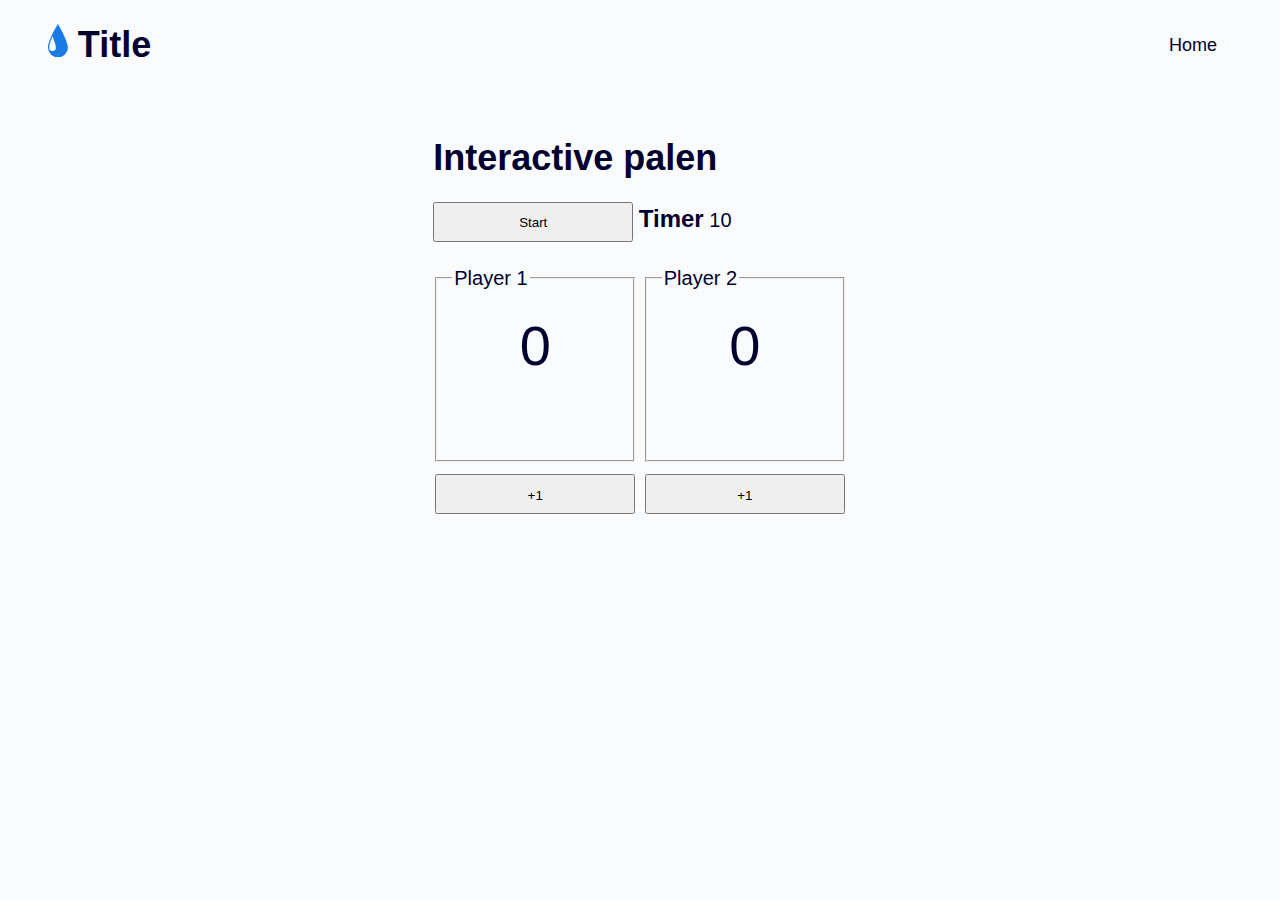
==== Front-end/index.html @ 0d38b645 "First Commit" ====
<!DOCTYPE html>
<html lang="en">
<head>
    <meta charset="UTF-8">
    <meta http-equiv="X-UA-Compatible" content="IE=edge">
    <meta name="viewport" content="width=device-width, initial-scale=1.0">
    <link rel="stylesheet" href="./style/screen.css">
    <title>Shower Monitor</title>
    <link rel="icon" href="/pictures/icon.svg">
    <script
      src="https://cdn.socket.io/4.4.1/socket.io.min.js"
      integrity="sha384-fKnu0iswBIqkjxrhQCTZ7qlLHOFEgNkRmK2vaO/LbTZSXdJfAu6ewRBdwHPhBo/H"
      crossorigin="anonymous"
    ></script>
    <script src="script/dataHandler.js"></script>
    <script src="script/app.js"></script>
</head>
<body>
    <div class="js-showermonitor-page"></div>
    <header class="o-row">
        <div class="o-container">
            <div class="c-header">
                <div class="c-header__logo">                      
                    <a class="title" href="./index.html">
                        <h1>
                            <svg id="water-drupple" data-name="water-drupple" xmlns="http://www.w3.org/2000/svg" width="19.845" height="33.395" viewBox="0 0 19.845 33.395">
                            <path id="Drip" d="M737.422,297.5s-9.922,16.431-9.922,23.472a9.922,9.922,0,0,0,19.845,0C747.345,313.931,737.422,297.5,737.422,297.5Z" transform="translate(-727.5 -297.5)" fill="#1a7ae6" fill-rule="evenodd"/>
                            <path id="Ref" d="M760.969,574.534c-.978,2.238-3.774,7.194-3.774,11.917a3.283,3.283,0,1,0,6.567,0C763.762,581.728,760.5,577.623,760.969,574.534Z" transform="translate(-755.928 -562.711)" fill="#fff" fill-rule="evenodd"/>
                            </svg>
                            Title
                        </h1>
                    </a> 
                </div>
                <div class="c-header-nav__disappear">
                    <div class="c-nav">
                        <nav class="c-nav u-hide">
                            <ul class="o-list c-nav__list">
                                <li class="c-nav-item"><a class="c-nav__link" href="./HomePage.html">Home</a></li>
                            </ul>
                        </nav>
                    </div>
                </div>
                <div class="c-header__mobile-nav-trigger">
                    <button class="o-button-reset c-nav-trigger js-toggle-nav">
                        <svg xmlns="http://www.w3.org/2000/svg" width="24" height="18" viewBox="0 0 24 18">
                            <path class="c-nav-trigger__svg" id="navbar_mobile" d="M3,24H27V21H3v3Zm0-7.5H27v-3H3v3ZM3,6V9H27V6Z" transform="translate(-3 -6)" fill="#0000ac" fill-rule="evenodd"/>
                          </svg>
                          
                    </button>
                </div>
            </div>
        </div>
    </header>
    <main>
        <div>
            <div class="c-layout c-layout--gutter">
                <header class="o-row">
                    <div class="o-container" style="text-align: center;">
                        <div style="text-align: left;">
                            <h1>Interactive palen</h1>
                            <div style="display: inline-block;">
                                <button class="js-btn-start" style="width: 200px; height: 40px; margin-bottom: 20px;">Start</button>
                                <div style="display: inline-block;">
                                    <h2 style="display: inline;">Timer</h2>
                                    <p class="js-timer" style="display: inline-block;">10</p>
                                </div>
                            </div>
                            <div>
                                <fieldset style="display: inline; height: 200px; width: 200px;">
                                    <legend>Player 1</legend>
                                    <div style="text-align: center;">
                                        <p class="js-score-player1" style="font-size: 56px;">0</p>
                                    </div>
                                </fieldset>
                                <fieldset style="display: inline; height: 200px; width: 200px;">
                                    <legend>Player 2</legend>
                                    <div style="text-align: center;">
                                        <p class="js-score-player2" style="font-size: 56px;">0</p>
                                    </div>
                                </fieldset>
                            </div>
                            <div style="display: inline-block; margin-top: 10px;">
                                <button class="js-btn-player1" style="width: 200px; height: 40px; padding: 15px; margin: 2px; line-height: 40px; padding: 0px;">+1</button>
                                <button class="js-btn-player2" style="width: 200px; height: 40px; padding: 15px; margin: 2px; line-height: 40px; padding: 0px;">+1</button>
                            </div>
                        </div>
                    </div>
            </div>
        </div>
    </main>
    <aside class="c-mobile-nav">
        <div class="c-mobile-nav__bg"></div>
        <div class="c-mobile-nav__body">
            <div class="c-mobile-nav__header">            
                <h1 class="c-mobile-nav-tile">
                    <svg id="water-drupple" data-name="water-drupple" xmlns="http://www.w3.org/2000/svg" width="19.845" height="33.395" viewBox="0 0 19.845 33.395">
                    <path id="Drip" d="M737.422,297.5s-9.922,16.431-9.922,23.472a9.922,9.922,0,0,0,19.845,0C747.345,313.931,737.422,297.5,737.422,297.5Z" transform="translate(-727.5 -297.5)" fill="#1a7ae6" fill-rule="evenodd"/>
                    <path id="Ref" d="M760.969,574.534c-.978,2.238-3.774,7.194-3.774,11.917a3.283,3.283,0,1,0,6.567,0C763.762,581.728,760.5,577.623,760.969,574.534Z" transform="translate(-755.928 -562.711)" fill="#fff" fill-rule="evenodd"/>
                    </svg>
                    Title
                </h1>
                <button class="o-button-reset c-nav-trigger js-toggle-nav">
                    <svg class="c-nav-trigger__svg" viewBox="0 0 24 24" xmlns="http://www.w3.org/2000/svg">
                        <path
                            d="M19 6.41L17.59 5 12 10.59 6.41 5 5 6.41 10.59 12 5 17.59 6.41 19 12 13.41 17.59 19 19 17.59 13.41 12z" />
                    </svg>
                </button>
            </div>
            <div class="c-mobile-nav__nav c-mobile-nav__nav--main">
                <nav class="c-nav">
                    <ul class="o-list c-nav__list">
                        <li class="c-nav-item"><a class="c-nav__link" href="./HomePage.html">Home</a></li>
                    </ul>
                </nav>
            </div>
        </div>
    </aside>
</body>
</html>
---- Front-end/style/screen.css ----
/*------------------------------------\
  #FONTS
*------------------------------------*/

  
/*------------------------------------*\
    #Variables
\*------------------------------------*/

:root {
    --global-color: #00002E;
    --global-backround-color: #fff;
}
  /*------------------------------------*\
    #GENERIC
  \*------------------------------------*/
  
  /*
      Generic: Page
      ---
      Global page styles + universal box-sizing:
  */
  
  html {
      font-size: 16px;
      line-height: 1.5;
      font-family: 'Oxygen', sans-serif;
      color: var(--global-color);
      -webkit-font-smoothing: antialiased;
      -moz-osx-font-smoothing: grayscale;
      box-sizing: border-box;
      padding: 0px 24px 0px;
  }
  
  body{
      background-color: rgb(250, 251, 252);
      margin: 0;
      padding: 0;
      position: relative;
  }
  
  aside{
      background-color: rgb(250, 251, 252);
  }
  
  *,
  *:before,
  *:after {
      box-sizing: inherit;
  }
  
  @media (min-width: 768px) {
      html {
          font-size: 20px;
          line-height: 1.6;
      }
  }
  button:active{
      transform: translateY(4px);
  }
  
  .js-chart{
  }
  
  /*
   * Remove text-shadow in selection highlight:
   * https://twitter.com/miketaylr/status/12228805301
   *
   * Customize the background color to match your design.
   */
  
  ::selection {
      background: #5051DB;
      color: white;
      text-shadow: none;
  }
  
  /*------------------------------------*\
    #Elements
  \*------------------------------------*/
  
  /*
      Elements: Images
      ---
      Default markup for images to make them responsive
  */
  
  img {
      max-width: 100%;
      vertical-align: top;
  }
  
  /*
      Elements: typography
      ---
      Default markup for typographic elements
  */
  
  h1 {
    color: var(--global-color);
      font-family: 'Times New Roman', Times, serif,;
      font-size: 20px;
      font-weight: 700;
      line-height: 40px;
      margin: 0 0 24px;
  }
  
  #water-drupple{
      display: none;
  }
  
  @media (min-width: 400px) {
      h1{
          font-size: 30px;
      }
  }
  
  @media (min-width: 460px) {
      h1{
          font-size: 36px;
      }
  }
  
  @media (min-width: 576px) {
      #water-drupple{
          display: inline;
      }
  }
  
  h2 {
      font-size: 24px;
      font-weight: 900;
      line-height: 32px;
      margin: 0 0 24px;
  }
  
  h3 {
      font-size: 24px;
      font-weight: 900;
      line-height: 32px;
      margin: 0 0 8px;
  }
  
  h4{
      font-size: 24px;
      font-weight: 900;
      line-height: 32px;
  }
  
  h5,
  h6 {
      font-size: 16px;
      line-height: 24px;
      margin: 0 0 24px;
  }
  
  p,
  ol,
  ul,
  dl,
  table,
  address,
  figure {
      font-weight: 300;
      margin: 0 0 24px;
  }
  
  ul,
  ol {
      padding-left: 24px;
  }
  
  li ul,
  li ol {
      margin-bottom: 0;
  }
  
  blockquote {
      font-size: italic;
      font-size: 23px;
      line-height: 32px;
      margin: 0 0 24px;
      font-family: 'Times New Roman', Times, serif;
  }
  
  blockquote * {
      font-size: inherit;
      line-height: inherit;
  }
  
  figcaption {
      font-weight: 400;
      font-size: 12px;
      line-height: 16px;
      margin-top: 8px;
      color: #3C3C42;
  }
  
  hr {
      border: 0;
      height: 1px;
      background: LightGrey;
      margin: 0 0 24px;
  }
  
  a {
      transition: all .1s ease-in-out;
  }
  
  a:visited, /*LoVe befor Hate (visited en active voor hover en focus)*/
  a:active {
      /* color: blueviolet; */
  }
  
  a:hover,
  a:focus {
      /* color: crimson; */
  }
  
  .data{
      font-size: 100px;
      font-weight: 300;
  }
  
  .data-tekst{
      font-size: 28px;
      font-weight: 400;
      padding: 20px;
  }
  
  .detail-part{
  
  }
  
  .btn-cancel{
      font-family: 'Oxygen', sans-serif;
      font-size: 24px;
      font-weight: 900;
      border-radius: 11px;
      border: none;
      background-color: white;
      height: 40px;
      width: 96px;
  }
  
  .btn-save{
      font-family: 'Oxygen', sans-serif;
      font-size: 24px;
      font-weight: 900;
      border-radius: 11px;
      border: none;
      background-color: #003cff;
      color: white;
      height: 40px;
      width: 184px;
  }
  
  
  
  /*------------------------------------*\
    #OBJECTS
  \*------------------------------------*/
  
  /*
      Objects: Row
      ---
      Creates a horizontal row that stretches the viewport and adds padding around children
  */
  
  .o-row {
      padding: 24px 24px 0;
      display: flow-root; /* New solution! Fixes margin collapsing */
  }
  
  /* color modifiers */
  
  .o-row--neutral-x-light {
      background-color: #F7F7FA;
  }
  
  .o-row--gradient-1 {
      background: linear-gradient(to top right, #5051DB, #3887F7);
      color: #fff;
  }
  
  /* size modifiers */
  
  .o-row--lg {
      padding: 48px 24px 24px;
  }
  
  @media (min-width: 768px) {
      .o-row {
          padding-left: 48px;
          padding-right: 48px;
      }
  
      .o-row--md {
          padding-top: 48px;
          padding-bottom: 24px;
      }
  
      .o-row--lg {
          padding-top: 72px;
          padding-bottom: 48px;
      }
  }
  
  /* padding clear modifiers */
  
  .o-row--clear-top {
      padding-top: 0;
  }
  
  /*
      Objects: Container
      ---
      Creates a horizontal container that sets de global max-width
  */
  
  .o-container {
      margin-left: auto;
      margin-right: auto;
      width: 100%;
      max-width: 56.4em; /* 56.4 * 20px = 1128px */
  }
  
  /*
      Objects: section
      ---
      Creates vertical whitespace between adjacent sections inside a row
  */
  
  .o-section {
      display: flow-root; /* New solution! Fixes margin collapsing */
  }
  
  .o-section + .o-section {
      padding-top: 24px;
  }
  
  @media (min-width: 768px) {
      .o-section--lg + .o-section--lg,
      .o-section--xl + .o-section--xl {
          padding-top: 48px;
      }
  }
  
  @media (min-width: 1200px) {
      .o-section--xl + .o-section--xl {
          padding-top: 72px;
      }
  }
  
  /*
      Objects: Layout
      ---
      The layout object provides us with a column-style layout system. This object
      contains the basic structural elements, but classes should be complemented
      with width utilities
  */
  
  .o-layout {
      display: -webkit-flex;
      display: -ms-flexbox;
      display: flex;
      flex-wrap: wrap;
  }
  
      .o-layout__item {
          flex-basis: 100%;
      }
  
  /* gutter modifiers, these affect o-layout__item too */
  
  .o-layout--gutter {
      margin: 0 -12px;
  }
  
  .o-layout--gutter > .o-layout__item {
      padding: 0 12px;
  }
  
  .o-layout--gutter-sm {
      margin: 0 -6px;
  }
  
  .o-layout--gutter-sm > .o-layout__item {
      padding: 0 6px;
  }
  
  .o-layout--gutter-lg {
      margin: 0 -24px;
  }
  
  .o-layout--gutter-lg > .o-layout__item {
      padding: 0 24px;
  }
  
  /* reverse horizontal row modifier */
  
  .o-layout--row-reverse {
      flex-direction: row-reverse;
  }
  
  /* Horizontal alignment modifiers*/
  
  .o-layout--justify-start {
      justify-content: flex-start;
  }
  
  .o-layout--justify-end {
      justify-content: flex-end;
  }
  
  .o-layout--justify-center {
      justify-content: center;
  }
  
  .o-layout--justify-space-around {
      justify-content: space-around;
  }
  
  .o-layout--justify-space-evenly {
      justify-content: space-evenly;
  }
  
  .o-layout--justify-space-between {
      justify-content: space-between;
  }
  
  /* Vertical alignment modifiers */
  
  .o-layout--align-start {
      align-items: flex-start;
  }
  
  .o-layout--align-end {
      align-items: flex-end;
  }
  
  .o-layout--align-center {
      align-items: center;
  }
  
  .o-layout--align-baseline {
      align-items: baseline;
  }
  
  /* Vertical alignment modifiers that only work if there is one than one flex item */
  
  .o-layout--align-content-start {
      align-content: start;
  }
  
  .o-layout--align-content-end {
      align-content: end;
  }
  
  .o-layout--align-content-center {
      align-content: center;
  }
  
  .o-layout--align-content-space-around {
      align-content: space-around;
  }
  
  .o-layout--align-content-space-between {
      align-content: space-between;
  }
  
  /*
      Objects: List
      ---
      Small reusable object to remove default list styling from lists
  */
  
  .o-list {
      list-style: none;
      padding: 0;
  }
  
  /*
      Object: Button reset
      ---
      Small button reset object
  */
  
  .o-button-reset {
      border: none;
      margin: 0;
      padding: 0;
      width: auto;
      overflow: visible;
      background: transparent;
  
      /* inherit font & color from ancestor */
      color: inherit;
      font: inherit;
  
      /* Normalize `line-height`. Cannot be changed from `normal` in Firefox 4+. */
      line-height: normal;
  
      /* Corrects font smoothing for webkit */
      -webkit-font-smoothing: inherit;
      -moz-osx-font-smoothing: inherit;
  
      /* Corrects inability to style clickable `input` types in iOS */
      -webkit-appearance: none;
  }
  
  /*------------------------------------*\
    #COMPONENTS
  \*------------------------------------*/
  .c-header__mobile-nav-trigger{
      display: none;
  }
  
  @media (max-width: 768px){
  .c-header-nav__disappear{
      display: none;
  } 
  .c-header__mobile-nav-trigger{
      display: block;
  }
  }
  
  
  
  /*
      Component: loggin
      ---
  */
  .c-username,
  .c-pswd,
  .c-create-new-account{
      display: block;
      line-height: 20px;
  }
  .c-loggin{
      display: block;
      justify-content: center;
      align-items: center;
      line-height: 50px;
  }
  .c-loggin-placeholder{
      display: flex;
      justify-content: center;
      align-items: center;
  }
  
  /*
      Component: profile
      ---
  */
  
  .c-name,
  .c-voornaam,
  .c-email,
  .c-number{
      display: block;
      line-height: 20px;
  }
  .c-profile{
      display: block;
      justify-content: center;
      align-items: center;
      line-height: 50px;
  }
  .c-profile-placeholder{
      display: flex;
      justify-content: center;
      align-items: center;
  }
  
  
  
  /*
      Component: mobile nav
      ---
      Dedicated mobile nav component
  */
  
  .c-page{
      transform: translateX(0);
      transition: transform .25s ease
  }
  
  .has-mobile-nav .c-page{
      transform: translateX(25%);
  }
  
  .c-mobile-nav__bg{
      position: absolute;
      opacity: 0;
      top: 0;
      right: 0;
      left: 0;
      bottom: 0;
      background-color: #fff;
      transition: opacity .25s ease, background-color .25s ease;
  }
  
  .has-mobile-nav .c-mobile-nav__bg{
      background-color: rgb(250, 251, 252);
      opacity: 0.5;
  }
  
  /*
      Component: mobile nav
      ---
      Dedicated mobile nav component
  */
  
  .c-mobile-nav {
      position: fixed;
      top: 0;
      right: 0;
      left: 0;
      height: 100vh;
      opacity: 0;
      pointer-events: none;
      transition: opacity .5s;
      z-index: 1000;
  }
  
  .c-mobile-nav-tile{
      margin-bottom: 20px;
  }
  
  .has-mobile-nav .c-mobile-nav {
      opacity: 1;
      pointer-events: auto;
  }
  
  .c-mobile-nav__header {
      display: flex;
      align-items: center;
      justify-content: space-between;
      /* margin-bottom: 16px; */
  }
  
  .c-mobile-nav__bg {
  
  }
  
  .has-mobile-nav .c-mobile-nav__bg {
  
  }
  
  .c-mobile-nav__body {
      position: relative;
      padding: 24px;
      height: 100vh;
      width: 100vw;
      transform: translateX(-100%);
      opacity: 0;
      transition: opacity .5s ease-in, transform .5s ease-in;
      background-color: rgb(250, 251, 252);
  }
  
  .has-mobile-nav .c-mobile-nav__body {
      transform: translateX(0);
      opacity: 1;
  }
  
  @media (min-width: 768px) {
      .c-mobile-nav__body {
          padding: 48px;
      }
  }
  
  @media (min-width: 992px) {
      /* Hide the mobile nav on larger viewports even whent it's open on smaller screens */
      .c-mobile-nav {
          display: none !important;
      }
  }
  
  
  /*
      Component: Logo
      ---
      Website main logo
  */
  
  .c-logo {
      height: 32px;
      display: flex;
      align-items: center;
  }
  
  .c-logo__symbol {
      height: 100%;
  }
  
  @media (min-width: 768px) {
      .c-logo {
          height: 40px;
      }
  }
  
  /*
      Component: header
      ---
      Main header of the website
  */
  
  .c-header {
      display: flex;
      justify-content: space-between;
      align-items: center;
      /* position: fixed; */
      position: absolute;
      top: 0;
      left: 0;
      padding: 24px 24px 0px 24px;
      width: 100%;
  }
  
  .c-header__nav {
      display: none;
  }
  
  @media (min-width: 992px) {
      .c-header__nav {
          display: block;
      }
  
      .c-header__nav--main {
          position: absolute;
          top: 50%;
          left: 50%;
          transform: translate(-50%, -50%);
          margin-top: 12px;
      }
  
  }
  
  /*
      Component: footer
      ---
      Main footer of the website
  */
  
  .c-footer {
      display: flex;
      flex-wrap: wrap;
  }
  
  .c-footer__logo {
      width: 100%;
  }
  
  .c-footer__nav {
      width: 50%;
  }
  
  @media (min-width: 768px) {
      .c-footer {
          justify-content: center;
          align-items: center;
      }
  
      .c-footer__logo {
          display: flex;
          justify-content: center;
          padding: 0 12px;
      }
  
      .c-footer__nav {
          width: auto;
          padding: 0 16px;
      }
  }
  
  @media (min-width: 992px) {
      .c-footer {
          justify-content: space-between;
      }
  
      .c-footer__nav {
          padding: 0;
      }
  
      .c-footer__logo + .c-footer__nav {
          order: -1;
      }
  
      .c-footer__logo {
          width: auto;
      }
  
      /*
          Bonus: real centering with CSS
          Checkout: https://css-tricks.com/centering-css-complete-guide/
      */
  
      /* .c-footer__logo {
          width: auto;
          position: absolute;
          top: 50%;
          left: 50%;
          transform: translate(-50%, -50%);
      }
  
      .c-footer__logo .c-logo {
          margin-bottom: 0;
      } */
  }
  
  /*
      Component: Nav
      ---
      Main navigation of the site
  */
  
  .c-nav-trigger {
      display: flex;
      align-items: center;
      justify-content: center;
      margin-bottom: 24px;
      width: 24px;
      height: 24px;
  }
  
  .c-nav-trigger__svg {
      fill: var(--global-color);
      height: 100%;
  }
  
  .c-nav {
      font-size: 18px;
      line-height: 24px;
  }
  
  .c-nav--meta {
      font-size: 16px;
  }
  
  .c-nav__link {
    color: var(--global-color);
      text-decoration: none;
      font-weight: 400;
      display: block;
      padding: 8px 0;
  }
  
  .c-nav__link,
  .c-nav__link:visited,
  .c-nav__link:active {

  }
  
  .c-nav__link--meta,
  .c-nav__link--meta:visited,
  .c-nav__link--meta:active {

  }
  
  .is-selected .c-nav__link,
  .c-nav__link:hover,
  .c-nav__link:focus {

  }
  
  .c-nav__link {
      display: inline-block;
      margin: 0 15px;
  }
  
  .c-nav__link {
      text-decoration: none;
      padding: 5px 0;
      position: relative;
  }
  
  .c-nav__link:after{
      content: '';
      color: var(--global-color);
      width: 0%;
      height: 2px;
      position: absolute;
      bottom: 0;
      left: 0;
      transition: width 0.5s;
  }
  
  .c-nav__link:hover::after{
      width: 100%;
  }
  
  @media (min-width: 768px) {
      .c-nav__list {
          display: flex;
          margin-left: -16px;
          margin-right: -16px;
      }
  
      .c-nav__link {
          padding: 8px 16px;
      }
  }
  
  .c-layout {
      display: -webkit-flex;
      display: -ms-flexbox;
      margin-top: 1rem;
      display: flex;
      flex-wrap: wrap;
      justify-content: center;
      padding-top: 24px;
      /* justify-content: space-between; */
  }
  
  .c-layout-detail {
      display: -webkit-flex;
      display: -ms-flexbox;
      margin-top: 1rem;
      display: flex;
      flex-wrap: wrap;
      justify-content: center;
      padding: 24px 0 24px 0;
      /* justify-content: space-between; */
  }
    
  .c-layout__item {
      background-color: #fff;
      /* border: .2rem solid #AAAAAA; */
      /* padding: 6rem min(15rem,40%); */
      width: min(500px,100%);
      height: 300px;
      text-align: center;
      /* margin: 0p 0px 90px 0px; */
      box-shadow: 1px 1px 3px 3px rgb(242, 244, 246);
  }
  
  .c-layout__item-xl {
      background-color: #fff;
      width: min(600px,100%);
      height: 100%;
      box-shadow: 1px 1px 3px 3px rgb(242, 244, 246);
      border-radius: 32px;
  }
  
  .c-layout--gutter{
      margin: 0 -16px;
  }
  
  .c-layout--gutter > .c-layout__item{
      margin: 0 16px 32px;
  }
  
  /*
      Component: Lead
      ---
      Lead type treatments to style everything that differs from standard typography elements
  */
  
  .c-lead {
      font-weight: 200;
  }
  
  .c-lead--lg {
      font-size: 20px;
      line-height: 32px;
  }
  
  .c-lead--xl {
      font-size: 26px;
      line-height: 32px;
  }
  
  .c-lead--xxl {
      font-size: 32px;
      line-height: 40px;
  }
  
  .c-lead--xxxl {
      font-size: 36px;
      line-height: 48px;
  }
  
  @media (min-width: 768px) {
      .c-lead--lg {
          font-size: 23px;
          line-height: 32px;
      }
  
      .c-lead--xl {
          font-size: 32px;
          line-height: 40px;
      }
  
      .c-lead--xxl {
          font-size: 41px;
          line-height: 48px;
      }
  
      .c-lead--xxxl {
          font-size: 52px;
          line-height: 64px;
      }
  }
  
  @media (min-width: 1200px) {
      .c-lead--lg {
          font-size: 26px;
          line-height: 36px;
      }
  
      .c-lead--xl {
          font-size: 36px;
          line-height: 48px;
      }
  
      .c-lead--xxl {
          font-size: 52px;
          line-height: 64px;
      }
  
      .c-lead--xxxl {
          font-size: 66px;
          line-height: 72px;
      }
  }
  
  /*
      Component: figure
      ---
      Special type of figure and figcaption
  */
  
  .c-figure {
      position: relative;
  }
  
  .c-figure__caption {
      line-height: 15px;
      margin-top: 8px;
      padding-left: 6px;
      padding-top: 1px;
      border: 2px solid #5051DB;
      border-width: 0 0 0 2px;
  }
  
  @media (min-width: 768px) {
      .c-figure__caption--absolute {
          position: absolute;
          top: 0;
          right: 0;
          margin-right: 8px;
          text-align: right;
          background-color: #fff;
          padding: 16px;
          max-width: 260px;
          border-width: 0 4px 0 0;
      }
  }
  
  /*
      Component: Title icon
      ---
      Special type of title with icon
  */
  
  .c-title-icon {
      display: flex;
      align-items: flex-start;
  }
  
  .c-title-icon__icon {
      height: 70px;
      margin-right: 20px;
  }
  
  @media (min-width: 768px) {
      .c-title-icon__icon {
          height: 84px;
      }
  }
  
  @media (min-width: 1200px) {
      .c-title-icon__icon {
          height: 112px;
      }
  }
  
  /*
      Component: CTA link
      ---
      Small cta link with custom animation
  */
  
  .c-link-cta {
      position: relative;
      display: inline-block;
      text-decoration: none;
      font-size: 16px;
      line-height: 24px;
      font-weight: 400;
      padding: 4px 0;
      transition: color .175s ease-in;
  }
  
  .c-link-cta,
  .c-link-cta:visited,
  .c-link-cta:active {

  }
  
  .c-link-cta::after {
      content: "";
      display: block;
      position: absolute;
      bottom: 0;
      left: 0;
      height: 1px;
      width: 100%;
      background-color: #7373F5;
      transform: scaleX(.5);
      transform-origin: left;
      transition-property: transform, background-color;
      transition-duration: .175s;
      transition-timing-function: ease-in;
  }
  
  .c-link-cta:hover {
      color: #3E3EA8;
  }
  
  .c-link-cta:hover::after {
      transform: scaleX(1);
      background-color: #3E3EA8;
  }
  
  /* inversed */
  
  .c-link-cta--inverse,
  .c-link-cta--inverse:visited,
  .c-link-cta--inverse:active,
  .c-link-cta--inverse:hover {
      color: #fff;
  }
  
  .c-link-cta--inverse::after,
  .c-link-cta--inverse:hover::after {
      background-color: #fff;
  }
  
  .c-profile-picture-detail{
      height: 140px;
      margin-bottom: -12px;
      margin-top: -12px;
  }
  
  .c-profile-pictures{
      height: 140px;
      margin-top: 24px;
  }
  
  .c-detai{
      padding: 24px;
  }
  
  .c-inpute-1{
      color: #003cff;
      font-family: 'Oxygen', sans-serif;
      font-weight: 600;
      font-size: 20px;
      border: none;
      height: 40px;
      width: 100%;
      border-radius: 11px;
      box-shadow: 0px 3px 6px rgb(180, 180, 180), rgb(180, 180, 180) 0px 3px 6px inset;
      margin-bottom: 24px;
  }
  
  .c-inpute-2{
      color: #003cff;
      font-family: 'Oxygen', sans-serif;
      font-weight: 600;
      font-size: 20px;
      border: none;
      height: 40px;
      width: 100%;
      border-radius: 11px;
      box-shadow: 0px 3px 6px rgb(180, 180, 180), rgb(180, 180, 180) 0px 3px 6px inset;
  }
  
  input:focus {
      outline: none;
      box-shadow: 0px 3px 6px rgb(120, 120, 120), rgb(120, 120, 120) 0px 3px 6px inset;
   }
  
  /*------------------------------------*\
    #UTILITIES
  \*------------------------------------*/
  .u-padding-top{
      padding-top: 8px;
  }
  
  .u-inline{
      display: inline;
  }
  
  /*
      Utilities: color
      ---
      Utility classes to put specific colors onto elements
  */
  
  .u-color-primary-light {
      color: #7373F5;
  }
  
  .u-color-primary-base {
      color: #5051DB;
  }
  
  .u-color-primary-dark {
      color: #3E3EA8;
  }
  
  /*
      Utilities: spacing
      ---
      Utility classes to put specific margins and paddings onto elements
  */
  
  .u-pt-clear {
      padding-top: 0 !important;
  }
  
  .u-mb-clear {
      margin-bottom: 0 !important;
  }
  
  .u-mb-xs {
      margin-bottom: 4px !important;
  }
  
  .u-mb-sm {
      margin-bottom: 8px !important;
  }
  
  .u-mb-md {
      margin-bottom: 16px !important;
  }
  
  .u-mb-lg {
      margin-bottom: 32px !important;
  }
  
  .u-mb-xl {
      margin-bottom: 48px !important;
  }
  
  /*
      Utilities: max-width
      ---
      Utility classes to put specific max widths onto elements
  */
  
  .u-max-width-xs {
      max-width: 18em !important;
  }
  
  .u-max-width-sm {
      max-width: 36em !important;
  }
  
  .u-max-width-md {
      max-width: 42em !important;
  }
  
  .u-max-width-lg {
      max-width: 60em !important;
  }
  
  .u-max-width-xl {
      max-width: 75em !important;
  }
  
  .u-max-width-none {
      max-width: none !important;
  }
  
  /*
      Utility: Flex
      ---
      Utility classes to put specific flex properties onto elements
      Will be mostly used on o-layout__item
  */
  
  .u-flex-basis-auto {
      flex-basis: auto !important;
  }
  
  .u-flex-grow-1 {
      flex-grow: 1 !important;
  }
  
  .u-1-of-2 {
      flex-basis: calc(100% / 2) !important;
  }
  
  .u-1-of-3 {
      flex-basis: calc(100% / 3) !important;
  }
  
  .u-2-of-3 {
      flex-basis: calc(100% / 3 * 2) !important;
  }
  
  .u-1-of-4 {
      flex-basis: calc(100% / 4) !important;
  }
  
  .u-3-of-4 {
      flex-basis: calc(100% / 4 * 3) !important;
  }
  
  .u-1-of-5 {
      flex-basis: calc(100% / 5) !important;
  }
  
  .u-2-of-5 {
      flex-basis: calc(100% / 5 * 2) !important;
  }
  
  .u-3-of-5 {
      flex-basis: calc(100% / 5 * 3) !important;
  }
  
  .u-4-of-5 {
      flex-basis: calc(100% / 5 * 4) !important;
  }
  
  .u-1-of-6 {
      flex-basis: calc(100% / 6) !important;
  }
  
  .u-5-of-6 {
      flex-basis: calc(100% / 6 * 5) !important;
  }
  
  @media (min-width: 576px) {
      .u-1-of-2-bp1 {
          flex-basis: calc(100% / 2) !important;
      }
      .u-1-of-3-bp1 {
          flex-basis: calc(100% / 3) !important;
      }
      .u-2-of-3-bp1 {
          flex-basis: calc(100% / 3 * 2) !important;
      }
      .u-1-of-4-bp1 {
          flex-basis: calc(100% / 4) !important;
      }
      .u-3-of-4-bp1 {
          flex-basis: calc(100% / 4 * 3) !important;
      }
      .u-1-of-5-bp1 {
          flex-basis: calc(100% / 5) !important;
      }
      .u-2-of-5-bp1 {
          flex-basis: calc(100% / 5 * 2) !important;
      }
      .u-3-of-5-bp1 {
          flex-basis: calc(100% / 5 * 3) !important;
      }
      .u-4-of-5-bp1 {
          flex-basis: calc(100% / 5 * 4) !important;
      }
      .u-1-of-6-bp1 {
          flex-basis: calc(100% / 6) !important;
      }
      .u-5-of-6-bp1 {
          flex-basis: calc(100% / 6 * 5) !important;
      }
  }
  
  @media (min-width: 768px) {
      .u-1-of-2-bp2 {
          flex-basis: calc(100% / 2) !important;
      }
      .u-1-of-3-bp2 {
          flex-basis: calc(100% / 3) !important;
      }
      .u-2-of-3-bp2 {
          flex-basis: calc(100% / 3 * 2) !important;
      }
      .u-1-of-4-bp2 {
          flex-basis: calc(100% / 4) !important;
      }
      .u-3-of-4-bp2 {
          flex-basis: calc(100% / 4 * 3) !important;
      }
      .u-1-of-5-bp2 {
          flex-basis: calc(100% / 5) !important;
      }
      .u-2-of-5-bp2 {
          flex-basis: calc(100% / 5 * 2) !important;
      }
      .u-3-of-5-bp2 {
          flex-basis: calc(100% / 5 * 3) !important;
      }
      .u-4-of-5-bp2 {
          flex-basis: calc(100% / 5 * 4) !important;
      }
      .u-1-of-6-bp2 {
          flex-basis: calc(100% / 6) !important;
      }
      .u-5-of-6-bp2 {
          flex-basis: calc(100% / 6 * 5) !important;
      }
  }
  
  @media (min-width: 992px) {
      .u-1-of-2-bp3 {
          flex-basis: calc(100% / 2) !important;
      }
      .u-1-of-3-bp3 {
          flex-basis: calc(100% / 3) !important;
      }
      .u-2-of-3-bp3 {
          flex-basis: calc(100% / 3 * 2) !important;
      }
      .u-1-of-4-bp3 {
          flex-basis: calc(100% / 4) !important;
      }
      .u-3-of-4-bp3 {
          flex-basis: calc(100% / 4 * 3) !important;
      }
      .u-1-of-5-bp3 {
          flex-basis: calc(100% / 5) !important;
      }
      .u-2-of-5-bp3 {
          flex-basis: calc(100% / 5 * 2) !important;
      }
      .u-3-of-5-bp3 {
          flex-basis: calc(100% / 5 * 3) !important;
      }
      .u-4-of-5-bp3 {
          flex-basis: calc(100% / 5 * 4) !important;
      }
      .u-1-of-6-bp3 {
          flex-basis: calc(100% / 6) !important;
      }
      .u-5-of-6-bp3 {
          flex-basis: calc(100% / 6 * 5) !important;
      }
  }
  
  @media (min-width: 1200px) {
      .u-1-of-2-bp4 {
          flex-basis: calc(100% / 2) !important;
      }
      .u-1-of-3-bp4 {
          flex-basis: calc(100% / 3) !important;
      }
      .u-2-of-3-bp4 {
          flex-basis: calc(100% / 3 * 2) !important;
      }
      .u-1-of-4-bp4 {
          flex-basis: calc(100% / 4) !important;
      }
      .u-3-of-4-bp4 {
          flex-basis: calc(100% / 4 * 3) !important;
      }
      .u-1-of-5-bp4 {
          flex-basis: calc(100% / 5) !important;
      }
      .u-2-of-5-bp4 {
          flex-basis: calc(100% / 5 * 2) !important;
      }
      .u-3-of-5-bp4 {
          flex-basis: calc(100% / 5 * 3) !important;
      }
      .u-4-of-5-bp4 {
          flex-basis: calc(100% / 5 * 4) !important;
      }
      .u-1-of-6-bp4 {
          flex-basis: calc(100% / 6) !important;
      }
      .u-5-of-6-bp4 {
          flex-basis: calc(100% / 6 * 5) !important;
      }
  }
  
  .u-left-gutter{
      padding-left: 24px;
  }
  
  .u-align-right{
      text-align: right;
  }
  
  .u-margin-top{
      margin: 24px 0 0 0;
  }
  
  .u-is-invalid {
      background-color: #f00 !important;
      color: #fff !important;
    }
  
    
  /*------------------------------------*\
    #MEDIA
  \*------------------------------------*/
  
  /*
      Media Queries
      ---
      EXAMPLE Media Queries for Responsive Design.
      These examples override the primary ('mobile first') styles.
      USE THEM INLINE!
  */
  
  /* Extra small devices (portrait phones, less than 576px)
     No media query since this is the default in mobile first design
  */
  
  /* Small devices (landscape phones, 576px and up)
  @media (min-width: 576px) {}
  */
  
  /* Medium devices (tablets, 768px and up) */
  @media (min-width: 768px) {
      html
      {
          /* padding: 48px 48px 0 48px; */
      }
  
      .c-nav__title
      {
          font-size: 58px;
          line-height: 64px;
      }
  }
  
  /* Large devices (landscape tablets, desktops, 992px and up)
  @media (min-width: 992px) {}
  */
  
  /* Extra large devices (large desktops, 1200px and up)
  @media (min-width: 1200px) {}
  */
  
  /*
      Print styles.
      ---
      Inlined to avoid the additional HTTP request:
      http://www.phpied.com/delay-loading-your-print-css/
  */
  
  @media print {
      *,
      *:before,
      *:after {
          background: transparent !important;
          color: #000 !important;
          /* Black prints faster:
                                     http://www.sanbeiji.com/archives/953 */
          box-shadow: none !important;
          text-shadow: none !important;
      }
      a,
      a:visited {
          text-decoration: underline;
      }
      a[href]:after {
          content: " (" attr(href) ")";
      }
      abbr[title]:after {
          content: " (" attr(title) ")";
      }
      /*
       * Don't show links that are fragment identifiers,
       * or use the `javascript:` pseudo protocol
       */
      a[href^="#"]:after,
      a[href^="javascript:"]:after {
          content: "";
      }
      pre {
          white-space: pre-wrap !important;
      }
      pre,
      blockquote {
          border: 1px solid #999;
          page-break-inside: avoid;
      }
      /*
       * Printing Tables:
       * http://css-discuss.incutio.com/wiki/Printing_Tables
       */
      thead {
          display: table-header-group;
      }
      tr,
      img {
          page-break-inside: avoid;
      }
      p,
      h2,
      h3 {
          orphans: 3;
          widows: 3;
      }
      h2,
      h3 {
          page-break-after: avoid;
      }
  }
  
  
  
  
  
  .c-circel{
      position: relative;
      width: 150px;
      height: 150px;
      z-index: 1000;
  }
  svg circle{
      width: 100%;
      height: 100%;
      fill: none;
      stroke: rgb(250, 251, 252);
      stroke-width: 10;
      stroke-linecap: round;
      transform:  translate(5px,5px);
  }
  svg circle:nth-child(2)
  {
      stroke-dasharray: 440;
      stroke-dashoffset: 440;
  }
  svg circle:nth-child(3)
  {
      stroke-dasharray: 440;
      stroke-dashoffset: 440;
  }
  svg circle:nth-child(4)
  {
      stroke-dasharray: 440;
      stroke-dashoffset: 440;
  }
  svg circle:nth-child(5)
  {
      stroke-dasharray: 440;
      stroke-dashoffset: 440;
  }
  .card .c-second-circle{
      stroke-dashoffset: calc(440 - (440 * 100) / 100);
      stroke: #BCE0FD;
  }
  .card .c-third-circle{
      stroke-dashoffset: calc(440 - (440 * 75) / 100);
      stroke: #2699FB;
  }
  .card .c-fourth-circle{
      stroke-dashoffset: calc(440 - (440 * 50) / 100);
      stroke: #0000AC;
  }
  .card .c-fifth-circle{
      stroke-dashoffset: calc(440 - (440 * 25) / 100);
      stroke: #00002E;
  }
  .container{
      position: relative;
      display: flex;
      justify-content: space-around;
  }
  
  .box{
      display: flex;
      justify-content: center;
  }
  
  .percent{
      position: relative;
      width: 150px;
      height: 150px;
      border-radius: 50%;
      background: white;
      z-index: 1000;
      margin: 12px
  }
  .percent .number{
      position: absolute;
      top: 0;
      left: 0;
      width: 100%;
      height: 100%;
      display: flex;
      justify-content: center;
      align-items: center;
      border-radius: 50%;
      color: #003cff;
  
  }
  .percent .number h2{
      color: #003cff;
      font-weight: 700;
      font-size: 40px;
      transition: 0.5s;
  }
  .percent .number h2 span{
      font-size: 24px;
      color: #003cff;
      transition: 0.5s;
  }
  .text{
      position: relative;
      color: #003cff;
      margin-top: 20px;
      font-weight: 700;
      font-size: 18px;
      letter-spacing: 1px;
      text-transform: uppercase;
      transition: 0.5s;
      
  }
  
  
  
  footer{
  }
  
  .c-footer-links li{
      display: inline-block;
      margin: 20px 50px;
  }
  
  main{
      min-height: 90vh;
  }
  
  header{
      min-height: 10vh;
  }
  
  
  @media (min-width: 768px) {
      .c-nav{
          display: inline-block;
      }
  }
  
  
  .title {
      font-size: 20px;
      font-weight: 700;
      line-height: 40px;
      margin: 0 0 24px;
      text-decoration: none;
  }
  
  .magnet-contact-1{
      color: #BCE0FD;
      margin-left: 12px;
      margin-right: 12px;
      display: none;
  }
  .magnet-contact-2{
      color: #2699FB;
      margin-left: 12px;
      margin-right: 12px;
      display: none;
  }
  .magnet-contact-3{
      color: #0000AC;
      margin-left: 12px;
      margin-right: 12px;
      display: none;
  }
  .magnet-contact-4{
      color: #00002E;
      margin-left: 12px;
      margin-right: 12px;
      display: none;
  }
  
  
  @media (min-width: 525px) {
      .magnet-contact-1{
          display: flex;
      }
      .magnet-contact-2{
          display: flex;
      }
      .magnet-contact-3{
          display: flex;
      }
      .magnet-contact-4{
          display: flex;
      }
  }
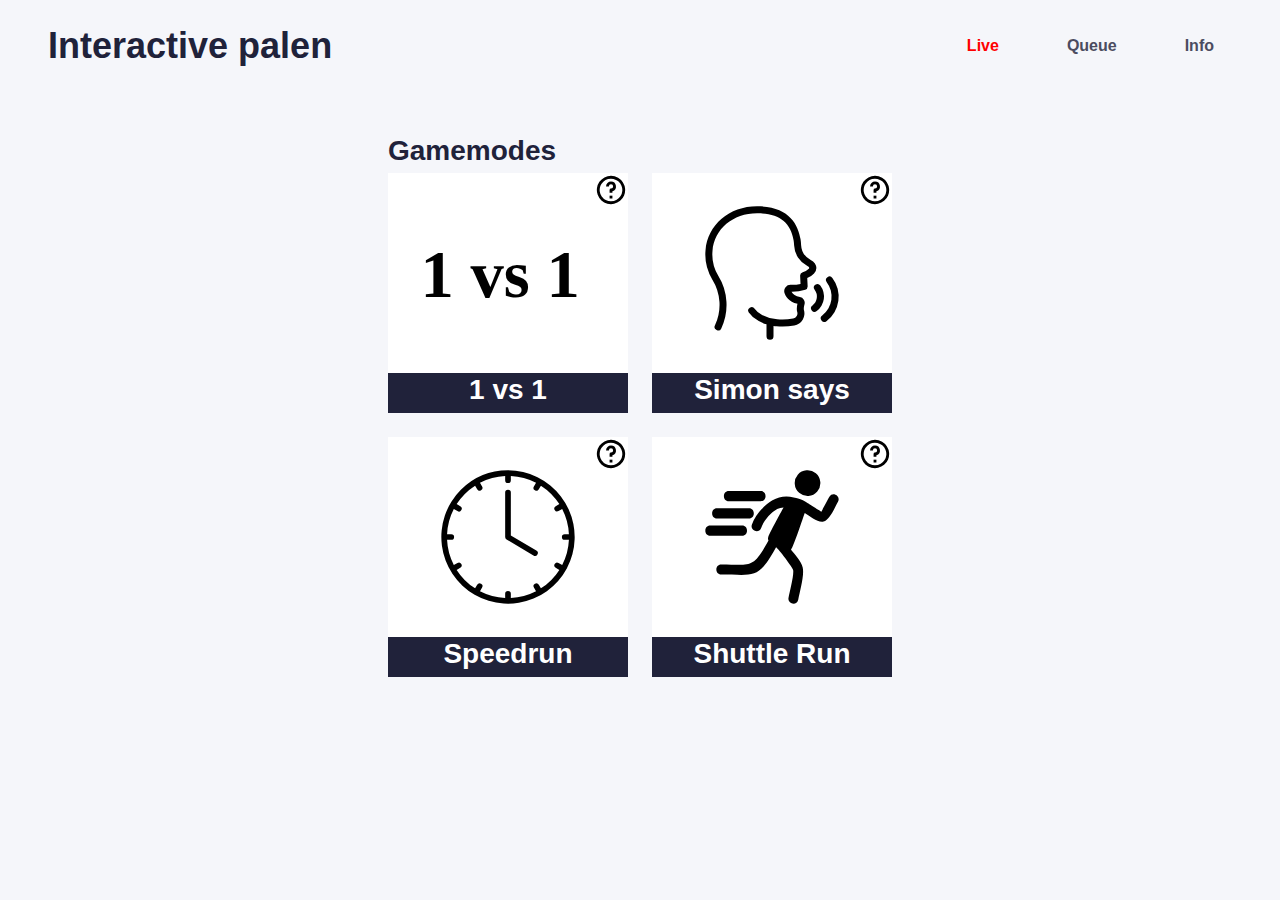
==== commit c1d5a531: "Google index meta tag" ====
--- a/Front-end/index.html
+++ b/Front-end/index.html
@@ -4,8 +4,10 @@
     <meta charset="UTF-8">
     <meta http-equiv="X-UA-Compatible" content="IE=edge">
     <meta name="viewport" content="width=device-width, initial-scale=1.0">
+    <meta name="description" content="Various interactive running games with a digital aspect, Competing records and live data!">
+    <meta name="google-site-verification" content="KxErv3O9QKFpXjZxdmkQuVe0iwJS8iIUlHHqigwVFqU" />
     <link rel="stylesheet" href="./style/screen.css">
-    <title>Shower Monitor</title>
+    <title>Interactive palen</title>
     <link rel="icon" href="/pictures/icon.svg">
     <script
       src="https://cdn.socket.io/4.4.1/socket.io.min.js"
@@ -21,13 +23,9 @@
         <div class="o-container">
             <div class="c-header">
                 <div class="c-header__logo">                      
-                    <a class="title" href="./index.html">
+                    <a class="title" href="Home.html">
                         <h1>
-                            <svg id="water-drupple" data-name="water-drupple" xmlns="http://www.w3.org/2000/svg" width="19.845" height="33.395" viewBox="0 0 19.845 33.395">
-                            <path id="Drip" d="M737.422,297.5s-9.922,16.431-9.922,23.472a9.922,9.922,0,0,0,19.845,0C747.345,313.931,737.422,297.5,737.422,297.5Z" transform="translate(-727.5 -297.5)" fill="#1a7ae6" fill-rule="evenodd"/>
-                            <path id="Ref" d="M760.969,574.534c-.978,2.238-3.774,7.194-3.774,11.917a3.283,3.283,0,1,0,6.567,0C763.762,581.728,760.5,577.623,760.969,574.534Z" transform="translate(-755.928 -562.711)" fill="#fff" fill-rule="evenodd"/>
-                            </svg>
-                            Title
+                            Interactive palen
                         </h1>
                     </a> 
                 </div>
@@ -35,7 +33,9 @@
                     <div class="c-nav">
                         <nav class="c-nav u-hide">
                             <ul class="o-list c-nav__list">
-                                <li class="c-nav-item"><a class="c-nav__link" href="./HomePage.html">Home</a></li>
+                              <li class="c-nav-item"><a class="c-nav__link u-live" href="./Live.html">Live</a></li>
+                              <li class="c-nav-item"><a class="c-nav__link" href="./Queue.html">Queue</a></li>
+                              <li class="c-nav-item"><a class="c-nav__link" href="./Info.html">Info</a></li>
                             </ul>
                         </nav>
                     </div>
@@ -45,75 +45,249 @@
                         <svg xmlns="http://www.w3.org/2000/svg" width="24" height="18" viewBox="0 0 24 18">
                             <path class="c-nav-trigger__svg" id="navbar_mobile" d="M3,24H27V21H3v3Zm0-7.5H27v-3H3v3ZM3,6V9H27V6Z" transform="translate(-3 -6)" fill="#0000ac" fill-rule="evenodd"/>
                           </svg>
-                          
                     </button>
                 </div>
             </div>
         </div>
     </header>
     <main>
-        <div>
-            <div class="c-layout c-layout--gutter">
-                <header class="o-row">
-                    <div class="o-container" style="text-align: center;">
-                        <div style="text-align: left;">
-                            <h1>Interactive palen</h1>
-                            <div style="display: inline-block;">
-                                <button class="js-btn-start" style="width: 200px; height: 40px; margin-bottom: 20px;">Start</button>
-                                <div style="display: inline-block;">
-                                    <h2 style="display: inline;">Timer</h2>
-                                    <p class="js-timer" style="display: inline-block;">10</p>
-                                </div>
-                            </div>
-                            <div>
-                                <fieldset style="display: inline; height: 200px; width: 200px;">
-                                    <legend>Player 1</legend>
-                                    <div style="text-align: center;">
-                                        <p class="js-score-player1" style="font-size: 56px;">0</p>
+      <div class="c-layout c-layout--gutter">
+        <header class="o-row">
+            <div class="o-container" style="text-align: center;">
+                <div style="text-align: left;">
+                    <div class="c-gamemodes">
+                        <h2>Gamemodes</h2>
+                        <div class="c-grid-gamemodes">
+                            <!-- 1VS1 -->
+                            <div class="c-card-gamemode">
+                                <div class="c-card-gamemode-info__button">
+                                    <svg class="c-card-gamemode-info__svg js-btn-info-1vs1" xmlns="http://www.w3.org/2000/svg" xmlns:xlink="http://www.w3.org/1999/xlink" width="240" height="240" viewBox="0 0 240 240">
+                                        <defs>
+                                          <clipPath id="clip-card-info">
+                                            <rect width="240" height="240"/>
+                                          </clipPath>
+                                        </defs>
+                                        <g id="card-info" clip-path="url(#clip-card-info)">
+                                          <g id="noun-help-4616759" transform="translate(-63.867 -26.664)">
+                                            <path id="Path_5" data-name="Path 5" d="M216.67,46.666a99.991,99.991,0,1,0,50,13.395,100,100,0,0,0-50-13.395Zm0,180a80,80,0,1,1,40-10.719,79.993,79.993,0,0,1-40,10.719Z" transform="translate(-32.803 0)"/>
+                                            <path id="Path_6" data-name="Path 6" d="M326.67,373.33h20.023v20.023H326.67Z" transform="translate(-152.813 -186.683)"/>
+                                            <path id="Path_7" data-name="Path 7" d="M303.371,140a35.039,35.039,0,0,0-35.039,35.039h20.023a15.016,15.016,0,1,1,15.017,15.017,10.008,10.008,0,0,0-10.01,10.01v20.023h20.023l0-11.464A35.039,35.039,0,0,0,303.371,140Z" transform="translate(-119.505 -53.363)"/>
+                                          </g>
+                                        </g>
+                                      </svg>
+                                </div>
+                                <div class="c-card-gamemode-info__content js-card-gamemode-info-1vs1 o-hide-accessible">
+                                    <p>Each player has a color. Press as many buttons of your color in the given time. You win by presssing more buttons than your opponent!</p>
+                                </div>
+                                <a href="./1vs1.html">
+                                    <svg class="c-card-gamemode__svg js-card-gamemode-svg-1vs1" xmlns="http://www.w3.org/2000/svg" xmlns:xlink="http://www.w3.org/1999/xlink" width="240" height="240" viewBox="0 0 240 240">
+                                        <defs>
+                                            <clipPath id="clip-Card-1vs1">
+                                            <rect width="240" height="240"/>
+                                            </clipPath>
+                                        </defs>
+                                        <g id="Card-1vs1" clip-path="url(#clip-Card-1vs1)">
+                                            <text id="_1_vs_1" data-name="1 vs 1" transform="translate(15 149)" font-size="80" font-family="SegoeUI-Bold, Segoe UI" font-weight="700"><tspan x="0" y="0">1 vs 1</tspan></text>
+                                        </g>
+                                        </svg>                                              
+                                    <div class="c-card-gamemode__footer js-btn-1vs1">
+                                        <h2 class="c-card-gamemode__title">1 vs 1</h2>
                                     </div>
-                                </fieldset>
-                                <fieldset style="display: inline; height: 200px; width: 200px;">
-                                    <legend>Player 2</legend>
-                                    <div style="text-align: center;">
-                                        <p class="js-score-player2" style="font-size: 56px;">0</p>
-                                    </div>
-                                </fieldset>
-                            </div>
-                            <div style="display: inline-block; margin-top: 10px;">
-                                <button class="js-btn-player1" style="width: 200px; height: 40px; padding: 15px; margin: 2px; line-height: 40px; padding: 0px;">+1</button>
-                                <button class="js-btn-player2" style="width: 200px; height: 40px; padding: 15px; margin: 2px; line-height: 40px; padding: 0px;">+1</button>
-                            </div>
-                        </div>
+                                </a>
+                            </div>
+                            <!-- Simon Says -->
+                            <div class="c-card-gamemode">
+                                <div class="c-card-gamemode-info__button">
+                                    <svg class="c-card-gamemode-info__svg js-btn-info-simon-says" xmlns="http://www.w3.org/2000/svg" xmlns:xlink="http://www.w3.org/1999/xlink" width="240" height="240" viewBox="0 0 240 240">
+                                        <defs>
+                                          <clipPath id="clip-card-info">
+                                            <rect width="240" height="240"/>
+                                          </clipPath>
+                                        </defs>
+                                        <g id="card-info" clip-path="url(#clip-card-info)">
+                                          <g id="noun-help-4616759" transform="translate(-63.867 -26.664)">
+                                            <path id="Path_5" data-name="Path 5" d="M216.67,46.666a99.991,99.991,0,1,0,50,13.395,100,100,0,0,0-50-13.395Zm0,180a80,80,0,1,1,40-10.719,79.993,79.993,0,0,1-40,10.719Z" transform="translate(-32.803 0)"/>
+                                            <path id="Path_6" data-name="Path 6" d="M326.67,373.33h20.023v20.023H326.67Z" transform="translate(-152.813 -186.683)"/>
+                                            <path id="Path_7" data-name="Path 7" d="M303.371,140a35.039,35.039,0,0,0-35.039,35.039h20.023a15.016,15.016,0,1,1,15.017,15.017,10.008,10.008,0,0,0-10.01,10.01v20.023h20.023l0-11.464A35.039,35.039,0,0,0,303.371,140Z" transform="translate(-119.505 -53.363)"/>
+                                          </g>
+                                        </g>
+                                      </svg>
+                                </div>
+                                <div class="c-card-gamemode-info__content js-card-gamemode-info-simon-says o-hide-accessible">
+                                  <p>
+                                    There will be a auto generated sequence of glowing buttons.
+                                    Press the buttons in order within the time frame.
+                                    Each round the sequence will be longer.
+                                  </p>
+                                </div>
+                                <a href="./Simon-Says.html">
+                                  <svg class="c-card-gamemode__svg js-card-gamemode-svg-simon-says" xmlns="http://www.w3.org/2000/svg" xmlns:xlink="http://www.w3.org/1999/xlink" width="240" height="240" viewBox="0 0 240 240">
+                                    <defs>
+                                      <clipPath id="clip-card-simon-says">
+                                        <rect width="240" height="240"/>
+                                      </clipPath>
+                                    </defs>
+                                    <g id="card-simon-says" clip-path="url(#clip-card-simon-says)">
+                                      <g id="noun-talking-1429003" transform="translate(-34.496 25.998)">
+                                        <path id="Path_2" data-name="Path 2" d="M511.959,325.678a4.235,4.235,0,0,0-.814,5.929,13.4,13.4,0,0,1-2.541,18.754,4.236,4.236,0,1,0,5.083,6.777,21.872,21.872,0,0,0,4.286-30.664,4.235,4.235,0,0,0-6.014-.8Z" transform="translate(-305.508 -217.449)"/>
+                                        <path id="Path_3" data-name="Path 3" d="M547.242,342.478a4.236,4.236,0,1,0,5.083,6.777,36.949,36.949,0,0,0,7.081-51.823,4.235,4.235,0,1,0-6.776,5.083,28.476,28.476,0,0,1-5.422,39.912Z" transform="translate(-332.457 -197.449)"/>
+                                        <path id="Path_4" data-name="Path 4" d="M210.091,78.253a21.309,21.309,0,0,1-11.539-17.936,59.251,59.251,0,0,0-.656-6.736C194.974,35.492,183.687,14,146.33,14h-.689c-33.309,0-59.275,22.2-61.794,52.883a57.778,57.778,0,0,0,8.113,34.8A57.9,57.9,0,0,1,95.235,156.8a4.2,4.2,0,1,0,7.558,3.655,66.3,66.3,0,0,0-3.645-63.088,49.4,49.4,0,0,1-6.92-29.81c2.132-26.188,24.591-45.136,53.447-45.136h.639c25.615,0,39.757,10.627,43.285,32.454a50.723,50.723,0,0,1,.555,5.9,29.629,29.629,0,0,0,15.957,24.893,6.7,6.7,0,0,1,1.848,1.246,1.823,1.823,0,0,1-.169,2.122,14.841,14.841,0,0,1-7.306,4.093,4.209,4.209,0,0,0-3.091,4.243l.47,9.684h0a46.8,46.8,0,0,1-11.757,1.062,7.433,7.433,0,0,0-6.216,2.913,7.649,7.649,0,0,0-1.243,6.938c1.193,3.857,4.8,10.526,15.6,12.951l-.185.724h0a20.884,20.884,0,0,0-.437,8.084,4.171,4.171,0,0,0,.151.505,6.467,6.467,0,0,1-.47,5.407,6.267,6.267,0,0,1-4.35,3.1,70.237,70.237,0,0,1-19.048.842,45.928,45.928,0,0,1-18.141-5.221,24.3,24.3,0,0,1-8.953-7.58,4.2,4.2,0,1,0-7.038,4.6,32.464,32.464,0,0,0,11.976,10.358,50.067,50.067,0,0,0,9.289,3.873v14.181a4.2,4.2,0,1,0,8.4,0V157.514c1.209.186,2.436.337,3.679.438a78.744,78.744,0,0,0,21.332-.943,14.839,14.839,0,0,0,11.371-19.216,15.468,15.468,0,0,1,.336-4.109l.52-2.089a7.156,7.156,0,0,0-.856-5.592,6.987,6.987,0,0,0-4.7-3.081c-5.122-.909-8.583-3.1-10.079-6.332a53.462,53.462,0,0,0,16.528-2.375,4.209,4.209,0,0,0,2.839-4.193l-.487-9.9a21.257,21.257,0,0,0,8.146-5.507,10.127,10.127,0,0,0,1.092-12.092,12.341,12.341,0,0,0-5.073-4.261Z" transform="translate(-9.141 0)"/>
+                                      </g>
+                                    </g>
+                                  </svg>                                             
+                                <div class="c-card-gamemode__footer js-btn-simon-says">
+                                    <h2 class="c-card-gamemode__title">Simon says</h2>
+                                </div>
+                                </a>
+                            </div>
+                            <!-- Speedrun -->
+                            <div class="c-card-gamemode">
+                                <div class="c-card-gamemode-info__button">
+                                    <svg class="c-card-gamemode-info__svg js-btn-info-speedrun" xmlns="http://www.w3.org/2000/svg" xmlns:xlink="http://www.w3.org/1999/xlink" width="240" height="240" viewBox="0 0 240 240">
+                                        <defs>
+                                          <clipPath id="clip-card-info">
+                                            <rect width="240" height="240"/>
+                                          </clipPath>
+                                        </defs>
+                                        <g id="card-info" clip-path="url(#clip-card-info)">
+                                          <g id="noun-help-4616759" transform="translate(-63.867 -26.664)">
+                                            <path id="Path_5" data-name="Path 5" d="M216.67,46.666a99.991,99.991,0,1,0,50,13.395,100,100,0,0,0-50-13.395Zm0,180a80,80,0,1,1,40-10.719,79.993,79.993,0,0,1-40,10.719Z" transform="translate(-32.803 0)"/>
+                                            <path id="Path_6" data-name="Path 6" d="M326.67,373.33h20.023v20.023H326.67Z" transform="translate(-152.813 -186.683)"/>
+                                            <path id="Path_7" data-name="Path 7" d="M303.371,140a35.039,35.039,0,0,0-35.039,35.039h20.023a15.016,15.016,0,1,1,15.017,15.017,10.008,10.008,0,0,0-10.01,10.01v20.023h20.023l0-11.464A35.039,35.039,0,0,0,303.371,140Z" transform="translate(-119.505 -53.363)"/>
+                                          </g>
+                                        </g>
+                                      </svg>
+                                </div>
+                                <div class="c-card-gamemode-info__content js-card-gamemode-info-speedrun o-hide-accessible">
+                                    <p>You have to hit a set amount of random glowing buttons as fast as possible. Speed counts!</p>
+                                </div>
+                                <a href="./Speedrun.html">
+                                  <svg class="c-card-gamemode__svg js-card-gamemode-svg-speedrun" xmlns="http://www.w3.org/2000/svg" xmlns:xlink="http://www.w3.org/1999/xlink" width="240" height="240" viewBox="0 0 240 240">
+                                    <defs>
+                                      <clipPath id="clip-card-speedrun">
+                                        <rect width="240" height="240"/>
+                                      </clipPath>
+                                    </defs>
+                                    <g id="card-speedrun" clip-path="url(#clip-card-speedrun)">
+                                      <path id="noun-clock-5078124" d="M166.8,16.793a80,80,0,1,1-56.568,23.432A79.755,79.755,0,0,1,166.8,16.793Zm34,96.227a3.4,3.4,0,1,1-3.458,5.85l-32.27-19.151a3.4,3.4,0,0,1-1.668-2.925l-.008-53.321a3.405,3.405,0,0,1,6.81,0V94.863l30.6,18.156Zm5.5-77.859-2.525,4.373a3.39,3.39,0,1,1-5.878-3.378l2.532-4.388A72.8,72.8,0,0,0,170.2,23.681v5.044a3.405,3.405,0,1,1-6.81,0V23.681a72.775,72.775,0,0,0-30.223,8.086l2.532,4.388a3.39,3.39,0,0,1-5.878,3.378L127.3,35.16A73.593,73.593,0,0,0,105.161,57.3l4.37,2.523a3.39,3.39,0,1,1-3.378,5.878l-4.387-2.532a72.766,72.766,0,0,0-8.086,30.223h5.044a3.405,3.405,0,0,1,0,6.81H93.681a72.775,72.775,0,0,0,8.086,30.223l4.388-2.532a3.39,3.39,0,0,1,3.378,5.878l-4.373,2.525A73.593,73.593,0,0,0,127.3,158.427l2.523-4.37a3.39,3.39,0,1,1,5.878,3.378l-2.532,4.387a72.766,72.766,0,0,0,30.223,8.086v-5.042a3.405,3.405,0,1,1,6.81,0v5.042a72.812,72.812,0,0,0,30.223-8.086l-2.532-4.387a3.39,3.39,0,1,1,5.878-3.378l2.523,4.37a73.593,73.593,0,0,0,22.136-22.135l-4.373-2.525a3.39,3.39,0,0,1,3.378-5.878l4.388,2.532A72.8,72.8,0,0,0,239.9,100.2h-5.043a3.405,3.405,0,0,1,0-6.81H239.9a72.812,72.812,0,0,0-8.086-30.223L227.431,65.7a3.39,3.39,0,0,1-3.378-5.878l4.37-2.523a73.593,73.593,0,0,0-22.135-22.136Z" transform="translate(-46.796 23.207)"/>
+                                    </g>
+                                  </svg>                                           
+                                <div class="c-card-gamemode__footer js-btn-speedrun">
+                                    <h2 class="c-card-gamemode__title">Speedrun</h2>
+                                </div>
+                                </a>
+                            </div>
+                            <!-- Shuttle Run -->
+                            <div class="c-card-gamemode">
+                                <div class="c-card-gamemode-info__button">
+                                    <svg class="c-card-gamemode-info__svg js-btn-info-shuttle-run" xmlns="http://www.w3.org/2000/svg" xmlns:xlink="http://www.w3.org/1999/xlink" width="240" height="240" viewBox="0 0 240 240">
+                                        <defs>
+                                          <clipPath id="clip-card-info">
+                                            <rect width="240" height="240"/>
+                                          </clipPath>
+                                        </defs>
+                                        <g id="card-info" clip-path="url(#clip-card-info)">
+                                          <g id="noun-help-4616759" transform="translate(-63.867 -26.664)">
+                                            <path id="Path_5" data-name="Path 5" d="M216.67,46.666a99.991,99.991,0,1,0,50,13.395,100,100,0,0,0-50-13.395Zm0,180a80,80,0,1,1,40-10.719,79.993,79.993,0,0,1-40,10.719Z" transform="translate(-32.803 0)"/>
+                                            <path id="Path_6" data-name="Path 6" d="M326.67,373.33h20.023v20.023H326.67Z" transform="translate(-152.813 -186.683)"/>
+                                            <path id="Path_7" data-name="Path 7" d="M303.371,140a35.039,35.039,0,0,0-35.039,35.039h20.023a15.016,15.016,0,1,1,15.017,15.017,10.008,10.008,0,0,0-10.01,10.01v20.023h20.023l0-11.464A35.039,35.039,0,0,0,303.371,140Z" transform="translate(-119.505 -53.363)"/>
+                                          </g>
+                                        </g>
+                                      </svg>
+                                </div>
+                                <div class="c-card-gamemode-info__content js-card-gamemode-info-shuttle-run o-hide-accessible">
+                                    <p> You will have a set amount of time to hit the glowing button. Every time you hit the button in time you get a point and the time decreases. Until you fail!</p>
+                                </div>
+                                <a href="./Shuttle-Run.html">
+                                  <svg class="c-card-gamemode__svg js-card-gamemode-svg-shuttle-run" xmlns="http://www.w3.org/2000/svg" xmlns:xlink="http://www.w3.org/1999/xlink" width="240" height="240" viewBox="0 0 240 240">
+                                    <defs>
+                                      <clipPath id="clip-card-shuttle_run">
+                                        <rect width="240" height="240"/>
+                                      </clipPath>
+                                    </defs>
+                                    <g id="card-shuttle_run" data-name="card-shuttle run" clip-path="url(#clip-card-shuttle_run)">
+                                      <g id="noun-run-2975843" transform="translate(-38.446 8.929)">
+                                        <path id="Path_1" data-name="Path 1" d="M162.569,100.207c-2.742,7.444-13.82,3.189-11.077-4.265C155.78,84.4,165.859,72.737,176.146,67c7.668-4.272,16.4-6.1,25.468-3.269,8.922,2.14,8.953,2.027,16.983,6.768,1.731,1.049,16.176,10.269,16.176,10.269.039-.009,8.49-15.8,9.666-17.909,3.837-6.915,14.13-.95,10.29,5.967-3.93,7.042-9.868,21.975-17.313,23.739-6.751,1.6-16.473-6.442-22.519-10.216-2.585,6.878-13.236,39.837-16.519,44.121,5.124,6.218,12.229,13.611,14.04,21.3,2.13,9.061-3.363,28.172-5.378,38.487-1.521,7.816-13.152,5.455-11.632-2.366,1.419-7.266,6.759-28.037,5.515-33.326-.709-3.008-17.21-24.747-20.478-27.132-21.567,39.368-26.132,32.747-65.8,32.747-7.8,0-7.8-12.127,0-12.127,35.4,0,37.773,5.952,56.683-28.73a5.847,5.847,0,0,1-.144-4.6c1.029-3.225,11.332-22.41,18.267-35.154-2.816.426-5.077.608-7.653,2.042-7.824,4.364-15.936,13.733-19.23,22.593Zm-61.145,9.312c-7.8,0-7.8-12.129,0-12.129h38.3c7.8,0,7.8,12.129,0,12.129Zm8.166-20.7c-7.8,0-7.8-12.127,0-12.127h38.3c7.8,0,7.8,12.127,0,12.127Zm14.125-20.693c-7.8,0-7.8-12.127,0-12.127h38.3c7.8,0,7.8,12.127,0,12.127ZM216.928,31.1a15.376,15.376,0,1,1-14.034,16.337A15.156,15.156,0,0,1,216.928,31.1Z" transform="translate(-17.127)"/>
+                                      </g>
+                                    </g>
+                                  </svg>                                         
+                                <div class="c-card-gamemode__footer js-btn-shuttle-run">
+                                    <h2 class="c-card-gamemode__title">Shuttle Run</h2>
+                                </div>
+                                </a>
+                            </div>
+                          </div>
+                          <h2 class="c-grid-info-title">Queue</h2>
+                          <div class="c-grid-info">
+                              <!-- Live -->
+                              <div class="c-card-info">
+                                <a href="./Live.html">
+                                  <div class="c-card-info__content">
+                                    <p class="c-card-info__text"><b>Gamemode:</b> Shuttle Run</p>
+                                    <p class="c-card-info__text"><b>Time:</b> 6.4sec</p>
+                                    <p class="c-card-info__text"><b>Score:</b> 10</p>
+                                    <p class="c-card-info__text"><b>Username:</b> Tibo</p>
+                                  </div>    
+                                  <div class="c-card-info__footer">
+                                    <h2 class="c-card-info__title u-live">Live</h2>
+                                  </div>
+                                </a>
+                              </div>
+                              <!-- First in queue -->
+                              <div class="c-card-info">
+                                <a href="./Queue.html">
+                                  <div class="c-card-info__content">
+                                    <p class="c-card-info__text"><b>Gemode:</b> Speedrun</p>
+                                    <p class="c-card-info__text"><b>Buttons:</b> 20</p>
+                                    <p class="c-card-info__text"><b>Username:</b> Ibe</p>
+                                  </div>  
+                                  <div class="c-card-info__footer">
+                                    <h2 class="c-card-info__title">First in queue</h2>
+                                  </div>
+                                </a>
+                              </div>
+                              <!-- Queue -->
+                              <div class="c-card-info-2">
+                                <a href="./Queue.html">
+                                  <div class="c-card-info__content">
+                                    <p class="c-card-info__text">(Screen that automatically moves around <br> between other games in the queue)</p>
+                                  </div>
+                                  <div class="c-card-info__footer">
+                                    <h2 class="c-card-info__title">Queue</h2>
+                                  </div>
+                                </a>
+                              </div>
+                          </div>
                     </div>
+                </div>
             </div>
-        </div>
+        </header>
+    </div>
     </main>
     <aside class="c-mobile-nav">
-        <div class="c-mobile-nav__bg"></div>
-        <div class="c-mobile-nav__body">
-            <div class="c-mobile-nav__header">            
-                <h1 class="c-mobile-nav-tile">
-                    <svg id="water-drupple" data-name="water-drupple" xmlns="http://www.w3.org/2000/svg" width="19.845" height="33.395" viewBox="0 0 19.845 33.395">
-                    <path id="Drip" d="M737.422,297.5s-9.922,16.431-9.922,23.472a9.922,9.922,0,0,0,19.845,0C747.345,313.931,737.422,297.5,737.422,297.5Z" transform="translate(-727.5 -297.5)" fill="#1a7ae6" fill-rule="evenodd"/>
-                    <path id="Ref" d="M760.969,574.534c-.978,2.238-3.774,7.194-3.774,11.917a3.283,3.283,0,1,0,6.567,0C763.762,581.728,760.5,577.623,760.969,574.534Z" transform="translate(-755.928 -562.711)" fill="#fff" fill-rule="evenodd"/>
-                    </svg>
-                    Title
-                </h1>
-                <button class="o-button-reset c-nav-trigger js-toggle-nav">
-                    <svg class="c-nav-trigger__svg" viewBox="0 0 24 24" xmlns="http://www.w3.org/2000/svg">
-                        <path
-                            d="M19 6.41L17.59 5 12 10.59 6.41 5 5 6.41 10.59 12 5 17.59 6.41 19 12 13.41 17.59 19 19 17.59 13.41 12z" />
-                    </svg>
-                </button>
-            </div>
-            <div class="c-mobile-nav__nav c-mobile-nav__nav--main">
-                <nav class="c-nav">
-                    <ul class="o-list c-nav__list">
-                        <li class="c-nav-item"><a class="c-nav__link" href="./HomePage.html">Home</a></li>
-                    </ul>
-                </nav>
-            </div>
-        </div>
-    </aside>
+      <div class="c-mobile-nav__bg"></div>
+      <div class="c-mobile-nav__body">
+          <div class="c-mobile-nav__header">            
+              <h1 class="c-mobile-nav-tile">
+                  Interactive palen
+              </h1>
+              <button class="o-button-reset c-nav-trigger js-toggle-nav">
+                  <svg class="c-nav-trigger__svg" viewBox="0 0 24 24" xmlns="http://www.w3.org/2000/svg">
+                      <path
+                          d="M19 6.41L17.59 5 12 10.59 6.41 5 5 6.41 10.59 12 5 17.59 6.41 19 12 13.41 17.59 19 19 17.59 13.41 12z" />
+                  </svg>
+              </button>
+          </div>
+          <div class="c-mobile-nav__nav c-mobile-nav__nav--main">
+              <nav class="c-nav">
+                  <ul class="o-list c-nav__list">
+                      <li class="c-nav__item"><a href="../Front-end/Live.html" class="c-nav__link u-live">live</a></li>
+                      <li class="c-nav__item"><a href="../Front-end/Queue.html" class="c-nav__link">Queue</a></li>
+                      <li class="c-nav__item"><a href="../Front-end/Info.html" class="c-nav__link">Info</a></li>
+                  </ul>
+              </nav>
+          </div>
+      </div>
+  </aside>
 </body>
 </html>--- a/Front-end/style/screen.css
+++ b/Front-end/style/screen.css
@@ -8,1796 +8,2399 @@
 \*------------------------------------*/
 
 :root {
-    --global-color: #00002E;
-    --global-backround-color: #fff;
-}
-  /*------------------------------------*\
-    #GENERIC
-  \*------------------------------------*/
+    --global-txt-color: rgb(75,76,96);
+    --global-title-color: rgb(32,34,58);
+    --global-background-color: rgb(245,246,250);
+    --global-background-footer-color: rgb(32,34,58);
+    --global-select-color: rgba(32, 34, 58, 0.700);
+    --global-focus-color: rgb(32,34,58);
+
+    /*arrows*/
+    --global-arrow-color: rgb(32,34,58);
+    
+    /*Buttons*/
+    --global-btn-txt-color: rgb(255,255,255);
+    --global-btn-color: rgb(51,133,255);
+    --global-btn-border-color: rgb(46,119,230);
+    --global-btn-pressed-color: rgb(46,119,230);
+    --global-btn-hover-color: rgb(79,149,255);
+    --global-btn-focus-color: rgb(51,133,255);
+    --global-btn-focus-shadow-color: rgba(51,133,255,0.5);
+    --global-btn-disabled-color: rgb(180,209,255);
+
+    /*Live*/
+    --global-live-color: rgb(255, 0, 0);
+
+    /*Player*/
+    --global-player1-color: rgb(255, 0, 0);
+    --global-player2-color: rgb(0, 0, 255);
+    --global-player3-color: rgb(0, 255, 0);
+    --global-player4-color: rgb(255, 255, 0);
+
+    /*queue*/
+    --global-queue-font-size: 10px;
+    --global-queue-title-font-size: 12px;
+    --global-queue-padding: 8px;
+    --global-queue-margin: 8px;
+}
+/*------------------------------------*\
+#GENERIC
+\*------------------------------------*/
+
+/*
+    Generic: Page
+    ---
+    Global page styles + universal box-sizing:
+*/
+
+html {
+    font-size: 16px;
+    line-height: 1.5;
+    font-family: 'Oxygen', sans-serif;
+    color: var(--global-txt-color);
+    -webkit-font-smoothing: antialiased;
+    -moz-osx-font-smoothing: grayscale;
+    box-sizing: border-box;
+    padding: 0px 24px 0px;
+}
+
+body{
+    background-color: var(--global-background-color);
+    margin: 0;
+    padding: 0;
+    position: relative;
+
+    /*Background image*/
+    background-image: url(../img/Background-Pentagon-Animated.png);
+    background-repeat: no-repeat;
+    background-position: center;
+    background-size: cover;
+
+}
+
+aside{
+    background-color: var(--global-background-color);
+}
+
+*,
+*:before,
+*:after {
+    box-sizing: inherit;
+}
+
+@media (min-width: 768px) {
+    html {
+        font-size: 20px;
+        line-height: 1.6;
+    }
+}
+
+input[type=submit],
+input[type=button],
+button{
+    color: var(--global-btn-txt-color);
+    background-color: var(--global-btn-color);
+    border: var(--global-btn-border-color) 1px solid;
+    border-radius: 3px;
+    height: 48px;
+    width: 100%;
+    margin: 8px 0px 0px 0px;
+}
+
+input[type=submit]:hover,
+input[type=button]:hover,
+button:hover{
+    background-color: var(--global-btn-hover-color);
+
+}
+
+input[type=submit]:focus,
+input[type=button]:focus,
+button:focus{
+    background-color: var(--global-btn-focus-color);
+    border: none;
+    box-shadow: 0px 0px 0px 4px var(--global-btn-focus-shadow-color);
+}
+
+input[type=submit]:disabled,
+input[type=button]:disabled,
+button:disabled{
+    background-color: var(--global-btn-disabled-color);
+    border: none;
+    box-shadow: none;
+}
+
+button:active:not(:disabled){
+    background-color: var(--global-btn-pressed-color);
+    transform: translateY(4px);
+}
   
-  /*
-      Generic: Page
-      ---
-      Global page styles + universal box-sizing:
-  */
+form{
+    padding: 24px;
+    /* background-color: white; */
+}
+
+.js-chart{
+}
+
+/*
+* Remove text-shadow in selection highlight:
+* https://twitter.com/miketaylr/status/12228805301
+*
+* Customize the background color to match your design.
+*/
+
+::selection {
+    background: var(--global-select-color);
+    color: white;
+    text-shadow: none;
+}
+
+:focus {
+    outline-offset: 2px;
+    outline-color: var(--global-focus-color);
+    outline-width: 2px;
+}
+
+/*------------------------------------*\
+#Elements
+\*------------------------------------*/
+
+/*
+    Elements: Images
+    ---
+    Default markup for images to make them responsive
+*/
+
+img {
+    max-width: 100%;
+    vertical-align: top;
+}
+
+/*
+    Elements: typography
+    ---
+    Default markup for typographic elements
+*/
+
+h1 {
+color: var(--global-title-color);
+    font-family: 'Times New Roman', Times, serif,;
+    font-size: 22px;
+    font-weight: 700;
+    line-height: 40px;
+    margin: 0 0 24px;
+}
+
+h2 {
+color: var(--global-title-color);
+font-size: 20px;
+font-weight: 900;
+line-height: 32px;
+margin: 0 0 6px;
+}
+
+@media (min-width: 340px) {
+    h1{
+        font-size: 28px;
+    }
+    h2{
+        font-size: 24px;
+    }
+}
+
+@media (min-width: 460px) {
+    h1{
+        font-size: 36px;
+    }
+    h2{
+        font-size: 28px;
+    }
+}
+
+h3 {
+color: var(--global-title-color);
+font-size: 20px;
+font-weight: 900;
+line-height: 32px;
+margin: 0 0 2px;
+}
+
+h4{
+color: var(--global-title-color);
+font-size: 18px;
+font-weight: 900;
+line-height: 32px;
+margin: 0 0 2px;
+}
+
+h5,
+h6 {
+color: var(--global-title-color);
+font-size: 16px;
+line-height: 24px;
+margin: 0 0 24px;
+}
+
+p,
+ol,
+ul,
+dl,
+table,
+address,
+figure {
+font-size: 16px;
+font-weight: 300;
+margin: 0 0 24px;
+}
+
+ul,
+ol {
+    padding-left: 24px;
+}
+
+li ul,
+li ol {
+    margin-bottom: 0;
+}
+
+blockquote {
+    font-size: italic;
+    font-size: 23px;
+    line-height: 32px;
+    margin: 0 0 24px;
+    font-family: 'Times New Roman', Times, serif;
+}
+
+blockquote * {
+    font-size: inherit;
+    line-height: inherit;
+}
+
+figcaption {
+    font-weight: 400;
+    font-size: 12px;
+    line-height: 16px;
+    margin-top: 8px;
+    color: #3C3C42;
+}
+
+hr {
+    border: 0;
+    height: 1px;
+    background: LightGrey;
+    margin: 0 0 24px;
+}
+
+a {
+    transition: all .1s ease-in-out;
+    color: var(--global-txt-color);
+    text-decoration: none;
+}
+
+a:visited, /*LoVe befor Hate (visited en active voor hover en focus)*/
+a:active {
+    /* color: blueviolet; */
+}
+
+a:hover,
+a:focus {
+    /* color: crimson; */
+}
+
+.data{
+    font-size: 100px;
+    font-weight: 300;
+}
+
+.data-tekst{
+    font-size: 28px;
+    font-weight: 400;
+    padding: 20px;
+}
+
+.detail-part{
+
+}
+
+.c-gamemodes{
+    
+}
+
+.btn-cancel{
+    font-family: 'Oxygen', sans-serif;
+    font-size: 24px;
+    font-weight: 900;
+    border-radius: 11px;
+    border: none;
+    background-color: white;
+    height: 40px;
+    width: 96px;
+}
+
+.btn-save{
+    font-family: 'Oxygen', sans-serif;
+    font-size: 24px;
+    font-weight: 900;
+    border-radius: 11px;
+    border: none;
+    background-color: #003cff;
+    color: white;
+    height: 40px;
+    width: 184px;
+}
+
+
+
+/*------------------------------------*\
+#OBJECTS
+\*------------------------------------*/
+/*
+    Objects: Row
+    ---
+    Creates a horizontal row that stretches the viewport and adds padding around children
+*/
+
+.o-row {
+    padding: 0px;
+    display: flow-root; /* New solution! Fixes margin collapsing */
+}
+
+/* color modifiers */
+
+.o-row--neutral-x-light {
+    background-color: #F7F7FA;
+}
+
+.o-row--gradient-1 {
+    background: linear-gradient(to top right, #5051DB, #3887F7);
+    color: #fff;
+}
+
+/* size modifiers */
+
+.o-row--lg {
+    padding: 48px 24px 24px;
+}
+
+@media (min-width: 768px) {
+    .o-row {
+        padding-left: 48px;
+        padding-right: 48px;
+    }
+
+    .o-row--md {
+        padding-top: 48px;
+        padding-bottom: 24px;
+    }
+
+    .o-row--lg {
+        padding-top: 72px;
+        padding-bottom: 48px;
+    }
+}
+
+/* padding clear modifiers */
+
+.o-row--clear-top {
+    padding-top: 0;
+}
+
+/*
+    Objects: Container
+    ---
+    Creates a horizontal container that sets de global max-width
+*/
+
+.o-container {
+    margin-left: auto;
+    margin-right: auto;
+    max-width: 60em;
+}
+
+/*
+    Objects: section
+    ---
+    Creates vertical whitespace between adjacent sections inside a row
+*/
+
+.o-section {
+    display: flow-root; /* New solution! Fixes margin collapsing */
+}
+
+.o-section + .o-section {
+    padding-top: 24px;
+}
+
+@media (min-width: 768px) {
+    .o-section--lg + .o-section--lg,
+    .o-section--xl + .o-section--xl {
+        padding-top: 48px;
+    }
+}
+
+@media (min-width: 1200px) {
+    .o-section--xl + .o-section--xl {
+        padding-top: 72px;
+    }
+}
+
+/*
+    Objects: Layout
+    ---
+    The layout object provides us with a column-style layout system. This object
+    contains the basic structural elements, but classes should be complemented
+    with width utilities
+*/
+
+.o-layout {
+    display: -webkit-flex;
+    display: -ms-flexbox;
+    display: flex;
+    flex-wrap: wrap;
+}
+
+    .o-layout__item {
+        flex-basis: 100%;
+    }
+
+/* gutter modifiers, these affect o-layout__item too */
+
+.o-layout--gutter {
+    margin: 0 -12px;
+}
+
+.o-layout--gutter > .o-layout__item {
+    padding: 0 12px;
+}
+
+.o-layout--gutter-sm {
+    margin: 0 -6px;
+}
+
+.o-layout--gutter-sm > .o-layout__item {
+    padding: 0 6px;
+}
+
+.o-layout--gutter-lg {
+    margin: 0 -24px;
+}
+
+.o-layout--gutter-lg > .o-layout__item {
+    padding: 0 24px;
+}
+
+/* reverse horizontal row modifier */
+
+.o-layout--row-reverse {
+    flex-direction: row-reverse;
+}
+
+/* Horizontal alignment modifiers*/
+
+.o-layout--justify-start {
+    justify-content: flex-start;
+}
+
+.o-layout--justify-end {
+    justify-content: flex-end;
+}
+
+.o-layout--justify-center {
+    justify-content: center;
+}
+
+.o-layout--justify-space-around {
+    justify-content: space-around;
+}
+
+.o-layout--justify-space-evenly {
+    justify-content: space-evenly;
+}
+
+.o-layout--justify-space-between {
+    justify-content: space-between;
+}
+
+/* Vertical alignment modifiers */
+
+.o-layout--align-start {
+    align-items: flex-start;
+}
+
+.o-layout--align-end {
+    align-items: flex-end;
+}
+
+.o-layout--align-center {
+    align-items: center;
+}
+
+.o-layout--align-baseline {
+    align-items: baseline;
+}
+
+/* Vertical alignment modifiers that only work if there is one than one flex item */
+
+.o-layout--align-content-start {
+    align-content: start;
+}
+
+.o-layout--align-content-end {
+    align-content: end;
+}
+
+.o-layout--align-content-center {
+    align-content: center;
+}
+
+.o-layout--align-content-space-around {
+    align-content: space-around;
+}
+
+.o-layout--align-content-space-between {
+    align-content: space-between;
+}
+
+/*
+    Objects: List
+    ---
+    Small reusable object to remove default list styling from lists
+*/
+
+.o-list {
+    list-style: none;
+    padding: 0;
+}
+
+/*
+    Object: Button reset
+    ---
+    Small button reset object
+*/
+
+.o-button-reset {
+    border: none;
+    margin: 0;
+    padding: 0;
+    width: auto;
+    overflow: visible;
+    background: transparent;
+
+    /* inherit font & color from ancestor */
+    color: inherit;
+    font: inherit;
+
+    /* Normalize `line-height`. Cannot be changed from `normal` in Firefox 4+. */
+    line-height: normal;
+
+    /* Corrects font smoothing for webkit */
+    -webkit-font-smoothing: inherit;
+    -moz-osx-font-smoothing: inherit;
+
+    /* Corrects inability to style clickable `input` types in iOS */
+    -webkit-appearance: none;
+}
+
+/*
+  Object: Hide accessible
+  ---
+  Accessibly hide any element
+*/
+
+.o-hide-accessible {
+    position: absolute;
+    width: calc(1rem / var(--global-root-font-size));
+    height: calc(1rem / var(--global-root-font-size));
+    padding: 0;
+    margin: calc(-1rem / var(--global-root-font-size));
+    overflow: hidden;
+    clip: rect(0, 0, 0, 0);
+    border: 0;
+  }
+
   
-  html {
-      font-size: 16px;
-      line-height: 1.5;
-      font-family: 'Oxygen', sans-serif;
-      color: var(--global-color);
-      -webkit-font-smoothing: antialiased;
-      -moz-osx-font-smoothing: grayscale;
-      box-sizing: border-box;
-      padding: 0px 24px 0px;
-  }
+/*
+  Object: Disable accessible
+  ---
+    Accessibly disable any element
+*/
+
+.o-disabled{
+    pointer-events: none;
+    opacity: 0.5;
+}
+
   
-  body{
-      background-color: rgb(250, 251, 252);
-      margin: 0;
-      padding: 0;
-      position: relative;
-  }
-  
-  aside{
-      background-color: rgb(250, 251, 252);
-  }
-  
-  *,
-  *:before,
-  *:after {
-      box-sizing: inherit;
-  }
-  
-  @media (min-width: 768px) {
-      html {
-          font-size: 20px;
-          line-height: 1.6;
-      }
-  }
-  button:active{
-      transform: translateY(4px);
-  }
-  
-  .js-chart{
-  }
-  
-  /*
-   * Remove text-shadow in selection highlight:
-   * https://twitter.com/miketaylr/status/12228805301
-   *
-   * Customize the background color to match your design.
-   */
-  
-  ::selection {
-      background: #5051DB;
-      color: white;
-      text-shadow: none;
-  }
-  
-  /*------------------------------------*\
-    #Elements
-  \*------------------------------------*/
-  
-  /*
-      Elements: Images
-      ---
-      Default markup for images to make them responsive
-  */
-  
-  img {
-      max-width: 100%;
-      vertical-align: top;
-  }
-  
-  /*
-      Elements: typography
-      ---
-      Default markup for typographic elements
-  */
-  
-  h1 {
-    color: var(--global-color);
-      font-family: 'Times New Roman', Times, serif,;
-      font-size: 20px;
-      font-weight: 700;
-      line-height: 40px;
-      margin: 0 0 24px;
-  }
-  
-  #water-drupple{
-      display: none;
-  }
-  
-  @media (min-width: 400px) {
-      h1{
-          font-size: 30px;
-      }
-  }
-  
-  @media (min-width: 460px) {
-      h1{
-          font-size: 36px;
-      }
-  }
-  
-  @media (min-width: 576px) {
-      #water-drupple{
-          display: inline;
-      }
-  }
-  
-  h2 {
-      font-size: 24px;
-      font-weight: 900;
-      line-height: 32px;
-      margin: 0 0 24px;
-  }
-  
-  h3 {
-      font-size: 24px;
-      font-weight: 900;
-      line-height: 32px;
-      margin: 0 0 8px;
-  }
-  
-  h4{
-      font-size: 24px;
-      font-weight: 900;
-      line-height: 32px;
-  }
-  
-  h5,
-  h6 {
-      font-size: 16px;
-      line-height: 24px;
-      margin: 0 0 24px;
-  }
-  
-  p,
-  ol,
-  ul,
-  dl,
-  table,
-  address,
-  figure {
-      font-weight: 300;
-      margin: 0 0 24px;
-  }
-  
-  ul,
-  ol {
-      padding-left: 24px;
-  }
-  
-  li ul,
-  li ol {
-      margin-bottom: 0;
-  }
-  
-  blockquote {
-      font-size: italic;
-      font-size: 23px;
-      line-height: 32px;
-      margin: 0 0 24px;
-      font-family: 'Times New Roman', Times, serif;
-  }
-  
-  blockquote * {
-      font-size: inherit;
-      line-height: inherit;
-  }
-  
-  figcaption {
-      font-weight: 400;
-      font-size: 12px;
-      line-height: 16px;
-      margin-top: 8px;
-      color: #3C3C42;
-  }
-  
-  hr {
-      border: 0;
-      height: 1px;
-      background: LightGrey;
-      margin: 0 0 24px;
-  }
-  
-  a {
-      transition: all .1s ease-in-out;
-  }
-  
-  a:visited, /*LoVe befor Hate (visited en active voor hover en focus)*/
-  a:active {
-      /* color: blueviolet; */
-  }
-  
-  a:hover,
-  a:focus {
-      /* color: crimson; */
-  }
-  
-  .data{
-      font-size: 100px;
-      font-weight: 300;
-  }
-  
-  .data-tekst{
-      font-size: 28px;
-      font-weight: 400;
-      padding: 20px;
-  }
-  
-  .detail-part{
-  
-  }
-  
-  .btn-cancel{
-      font-family: 'Oxygen', sans-serif;
-      font-size: 24px;
-      font-weight: 900;
-      border-radius: 11px;
-      border: none;
-      background-color: white;
-      height: 40px;
-      width: 96px;
-  }
-  
-  .btn-save{
-      font-family: 'Oxygen', sans-serif;
-      font-size: 24px;
-      font-weight: 900;
-      border-radius: 11px;
-      border: none;
-      background-color: #003cff;
-      color: white;
-      height: 40px;
-      width: 184px;
-  }
-  
-  
-  
-  /*------------------------------------*\
-    #OBJECTS
-  \*------------------------------------*/
-  
-  /*
-      Objects: Row
-      ---
-      Creates a horizontal row that stretches the viewport and adds padding around children
-  */
-  
-  .o-row {
-      padding: 24px 24px 0;
-      display: flow-root; /* New solution! Fixes margin collapsing */
-  }
-  
-  /* color modifiers */
-  
-  .o-row--neutral-x-light {
-      background-color: #F7F7FA;
-  }
-  
-  .o-row--gradient-1 {
-      background: linear-gradient(to top right, #5051DB, #3887F7);
-      color: #fff;
-  }
-  
-  /* size modifiers */
-  
-  .o-row--lg {
-      padding: 48px 24px 24px;
-  }
-  
-  @media (min-width: 768px) {
-      .o-row {
-          padding-left: 48px;
-          padding-right: 48px;
-      }
-  
-      .o-row--md {
-          padding-top: 48px;
-          padding-bottom: 24px;
-      }
-  
-      .o-row--lg {
-          padding-top: 72px;
-          padding-bottom: 48px;
-      }
-  }
-  
-  /* padding clear modifiers */
-  
-  .o-row--clear-top {
-      padding-top: 0;
-  }
-  
-  /*
-      Objects: Container
-      ---
-      Creates a horizontal container that sets de global max-width
-  */
-  
-  .o-container {
-      margin-left: auto;
-      margin-right: auto;
-      width: 100%;
-      max-width: 56.4em; /* 56.4 * 20px = 1128px */
-  }
-  
-  /*
-      Objects: section
-      ---
-      Creates vertical whitespace between adjacent sections inside a row
-  */
-  
-  .o-section {
-      display: flow-root; /* New solution! Fixes margin collapsing */
-  }
-  
-  .o-section + .o-section {
-      padding-top: 24px;
-  }
-  
-  @media (min-width: 768px) {
-      .o-section--lg + .o-section--lg,
-      .o-section--xl + .o-section--xl {
-          padding-top: 48px;
-      }
-  }
-  
-  @media (min-width: 1200px) {
-      .o-section--xl + .o-section--xl {
-          padding-top: 72px;
-      }
-  }
-  
-  /*
-      Objects: Layout
-      ---
-      The layout object provides us with a column-style layout system. This object
-      contains the basic structural elements, but classes should be complemented
-      with width utilities
-  */
-  
-  .o-layout {
-      display: -webkit-flex;
-      display: -ms-flexbox;
-      display: flex;
-      flex-wrap: wrap;
-  }
-  
-      .o-layout__item {
-          flex-basis: 100%;
-      }
-  
-  /* gutter modifiers, these affect o-layout__item too */
-  
-  .o-layout--gutter {
-      margin: 0 -12px;
-  }
-  
-  .o-layout--gutter > .o-layout__item {
-      padding: 0 12px;
-  }
-  
-  .o-layout--gutter-sm {
-      margin: 0 -6px;
-  }
-  
-  .o-layout--gutter-sm > .o-layout__item {
-      padding: 0 6px;
-  }
-  
-  .o-layout--gutter-lg {
-      margin: 0 -24px;
-  }
-  
-  .o-layout--gutter-lg > .o-layout__item {
-      padding: 0 24px;
-  }
-  
-  /* reverse horizontal row modifier */
-  
-  .o-layout--row-reverse {
-      flex-direction: row-reverse;
-  }
-  
-  /* Horizontal alignment modifiers*/
-  
-  .o-layout--justify-start {
-      justify-content: flex-start;
-  }
-  
-  .o-layout--justify-end {
-      justify-content: flex-end;
-  }
-  
-  .o-layout--justify-center {
-      justify-content: center;
-  }
-  
-  .o-layout--justify-space-around {
-      justify-content: space-around;
-  }
-  
-  .o-layout--justify-space-evenly {
-      justify-content: space-evenly;
-  }
-  
-  .o-layout--justify-space-between {
-      justify-content: space-between;
-  }
-  
-  /* Vertical alignment modifiers */
-  
-  .o-layout--align-start {
-      align-items: flex-start;
-  }
-  
-  .o-layout--align-end {
-      align-items: flex-end;
-  }
-  
-  .o-layout--align-center {
-      align-items: center;
-  }
-  
-  .o-layout--align-baseline {
-      align-items: baseline;
-  }
-  
-  /* Vertical alignment modifiers that only work if there is one than one flex item */
-  
-  .o-layout--align-content-start {
-      align-content: start;
-  }
-  
-  .o-layout--align-content-end {
-      align-content: end;
-  }
-  
-  .o-layout--align-content-center {
-      align-content: center;
-  }
-  
-  .o-layout--align-content-space-around {
-      align-content: space-around;
-  }
-  
-  .o-layout--align-content-space-between {
-      align-content: space-between;
-  }
-  
-  /*
-      Objects: List
-      ---
-      Small reusable object to remove default list styling from lists
-  */
-  
-  .o-list {
-      list-style: none;
-      padding: 0;
-  }
-  
-  /*
-      Object: Button reset
-      ---
-      Small button reset object
-  */
-  
-  .o-button-reset {
-      border: none;
-      margin: 0;
-      padding: 0;
-      width: auto;
-      overflow: visible;
-      background: transparent;
-  
-      /* inherit font & color from ancestor */
-      color: inherit;
-      font: inherit;
-  
-      /* Normalize `line-height`. Cannot be changed from `normal` in Firefox 4+. */
-      line-height: normal;
-  
-      /* Corrects font smoothing for webkit */
-      -webkit-font-smoothing: inherit;
-      -moz-osx-font-smoothing: inherit;
-  
-      /* Corrects inability to style clickable `input` types in iOS */
-      -webkit-appearance: none;
-  }
-  
-  /*------------------------------------*\
-    #COMPONENTS
-  \*------------------------------------*/
-  .c-header__mobile-nav-trigger{
-      display: none;
-  }
-  
-  @media (max-width: 768px){
-  .c-header-nav__disappear{
-      display: none;
-  } 
-  .c-header__mobile-nav-trigger{
-      display: block;
-  }
-  }
-  
-  
-  
-  /*
-      Component: loggin
-      ---
-  */
-  .c-username,
-  .c-pswd,
-  .c-create-new-account{
-      display: block;
-      line-height: 20px;
-  }
-  .c-loggin{
-      display: block;
-      justify-content: center;
-      align-items: center;
-      line-height: 50px;
-  }
-  .c-loggin-placeholder{
-      display: flex;
-      justify-content: center;
-      align-items: center;
-  }
-  
-  /*
-      Component: profile
-      ---
-  */
-  
-  .c-name,
-  .c-voornaam,
-  .c-email,
-  .c-number{
-      display: block;
-      line-height: 20px;
-  }
-  .c-profile{
-      display: block;
-      justify-content: center;
-      align-items: center;
-      line-height: 50px;
-  }
-  .c-profile-placeholder{
-      display: flex;
-      justify-content: center;
-      align-items: center;
-  }
-  
-  
-  
-  /*
-      Component: mobile nav
-      ---
-      Dedicated mobile nav component
-  */
-  
-  .c-page{
-      transform: translateX(0);
-      transition: transform .25s ease
-  }
-  
-  .has-mobile-nav .c-page{
-      transform: translateX(25%);
-  }
-  
-  .c-mobile-nav__bg{
-      position: absolute;
-      opacity: 0;
-      top: 0;
-      right: 0;
-      left: 0;
-      bottom: 0;
-      background-color: #fff;
-      transition: opacity .25s ease, background-color .25s ease;
-  }
-  
-  .has-mobile-nav .c-mobile-nav__bg{
-      background-color: rgb(250, 251, 252);
-      opacity: 0.5;
-  }
-  
-  /*
-      Component: mobile nav
-      ---
-      Dedicated mobile nav component
-  */
-  
-  .c-mobile-nav {
-      position: fixed;
-      top: 0;
-      right: 0;
-      left: 0;
-      height: 100vh;
-      opacity: 0;
-      pointer-events: none;
-      transition: opacity .5s;
-      z-index: 1000;
-  }
-  
-  .c-mobile-nav-tile{
-      margin-bottom: 20px;
-  }
-  
-  .has-mobile-nav .c-mobile-nav {
-      opacity: 1;
-      pointer-events: auto;
-  }
-  
-  .c-mobile-nav__header {
-      display: flex;
-      align-items: center;
-      justify-content: space-between;
-      /* margin-bottom: 16px; */
-  }
-  
-  .c-mobile-nav__bg {
-  
-  }
-  
-  .has-mobile-nav .c-mobile-nav__bg {
-  
-  }
-  
-  .c-mobile-nav__body {
-      position: relative;
-      padding: 24px;
-      height: 100vh;
-      width: 100vw;
-      transform: translateX(-100%);
-      opacity: 0;
-      transition: opacity .5s ease-in, transform .5s ease-in;
-      background-color: rgb(250, 251, 252);
-  }
-  
-  .has-mobile-nav .c-mobile-nav__body {
-      transform: translateX(0);
-      opacity: 1;
-  }
-  
-  @media (min-width: 768px) {
-      .c-mobile-nav__body {
-          padding: 48px;
-      }
-  }
-  
-  @media (min-width: 992px) {
-      /* Hide the mobile nav on larger viewports even whent it's open on smaller screens */
-      .c-mobile-nav {
-          display: none !important;
-      }
-  }
-  
-  
-  /*
-      Component: Logo
-      ---
-      Website main logo
-  */
-  
-  .c-logo {
-      height: 32px;
-      display: flex;
-      align-items: center;
-  }
-  
-  .c-logo__symbol {
-      height: 100%;
-  }
-  
-  @media (min-width: 768px) {
-      .c-logo {
-          height: 40px;
-      }
-  }
-  
-  /*
-      Component: header
-      ---
-      Main header of the website
-  */
-  
-  .c-header {
-      display: flex;
-      justify-content: space-between;
-      align-items: center;
-      /* position: fixed; */
-      position: absolute;
-      top: 0;
-      left: 0;
-      padding: 24px 24px 0px 24px;
-      width: 100%;
-  }
-  
-  .c-header__nav {
-      display: none;
-  }
-  
-  @media (min-width: 992px) {
-      .c-header__nav {
-          display: block;
-      }
-  
-      .c-header__nav--main {
-          position: absolute;
-          top: 50%;
-          left: 50%;
-          transform: translate(-50%, -50%);
-          margin-top: 12px;
-      }
-  
-  }
-  
-  /*
-      Component: footer
-      ---
-      Main footer of the website
-  */
-  
-  .c-footer {
-      display: flex;
-      flex-wrap: wrap;
-  }
-  
-  .c-footer__logo {
-      width: 100%;
-  }
-  
-  .c-footer__nav {
-      width: 50%;
-  }
-  
-  @media (min-width: 768px) {
-      .c-footer {
-          justify-content: center;
-          align-items: center;
-      }
-  
-      .c-footer__logo {
-          display: flex;
-          justify-content: center;
-          padding: 0 12px;
-      }
-  
-      .c-footer__nav {
-          width: auto;
-          padding: 0 16px;
-      }
-  }
-  
-  @media (min-width: 992px) {
-      .c-footer {
-          justify-content: space-between;
-      }
-  
-      .c-footer__nav {
-          padding: 0;
-      }
-  
-      .c-footer__logo + .c-footer__nav {
-          order: -1;
-      }
-  
-      .c-footer__logo {
-          width: auto;
-      }
-  
-      /*
-          Bonus: real centering with CSS
-          Checkout: https://css-tricks.com/centering-css-complete-guide/
-      */
-  
-      /* .c-footer__logo {
-          width: auto;
-          position: absolute;
-          top: 50%;
-          left: 50%;
-          transform: translate(-50%, -50%);
-      }
-  
-      .c-footer__logo .c-logo {
-          margin-bottom: 0;
-      } */
-  }
-  
-  /*
-      Component: Nav
-      ---
-      Main navigation of the site
-  */
-  
-  .c-nav-trigger {
-      display: flex;
-      align-items: center;
-      justify-content: center;
-      margin-bottom: 24px;
-      width: 24px;
-      height: 24px;
-  }
-  
-  .c-nav-trigger__svg {
-      fill: var(--global-color);
-      height: 100%;
-  }
-  
-  .c-nav {
-      font-size: 18px;
-      line-height: 24px;
-  }
-  
-  .c-nav--meta {
-      font-size: 16px;
-  }
-  
-  .c-nav__link {
-    color: var(--global-color);
-      text-decoration: none;
-      font-weight: 400;
-      display: block;
-      padding: 8px 0;
-  }
-  
-  .c-nav__link,
-  .c-nav__link:visited,
-  .c-nav__link:active {
-
-  }
-  
-  .c-nav__link--meta,
-  .c-nav__link--meta:visited,
-  .c-nav__link--meta:active {
-
-  }
-  
-  .is-selected .c-nav__link,
-  .c-nav__link:hover,
-  .c-nav__link:focus {
-
-  }
-  
-  .c-nav__link {
-      display: inline-block;
-      margin: 0 15px;
-  }
-  
-  .c-nav__link {
-      text-decoration: none;
-      padding: 5px 0;
-      position: relative;
-  }
-  
-  .c-nav__link:after{
-      content: '';
-      color: var(--global-color);
-      width: 0%;
-      height: 2px;
-      position: absolute;
-      bottom: 0;
-      left: 0;
-      transition: width 0.5s;
-  }
-  
-  .c-nav__link:hover::after{
-      width: 100%;
-  }
-  
-  @media (min-width: 768px) {
-      .c-nav__list {
-          display: flex;
-          margin-left: -16px;
-          margin-right: -16px;
-      }
-  
-      .c-nav__link {
-          padding: 8px 16px;
-      }
-  }
-  
-  .c-layout {
-      display: -webkit-flex;
-      display: -ms-flexbox;
-      margin-top: 1rem;
-      display: flex;
-      flex-wrap: wrap;
-      justify-content: center;
-      padding-top: 24px;
-      /* justify-content: space-between; */
-  }
-  
-  .c-layout-detail {
-      display: -webkit-flex;
-      display: -ms-flexbox;
-      margin-top: 1rem;
-      display: flex;
-      flex-wrap: wrap;
-      justify-content: center;
-      padding: 24px 0 24px 0;
-      /* justify-content: space-between; */
-  }
+
+/*------------------------------------*\
+#COMPONENTS
+\*------------------------------------*/
+.c-header__mobile-nav-trigger{
+    display: none;
+}
+
+@media (max-width: 768px){
+.c-header-nav__disappear{
+    display: none;
+} 
+.c-header__mobile-nav-trigger{
+    display: block;
+}
+}
+
+
+
+/*
+    Component: loggin
+    ---
+*/
+.c-username,
+.c-pswd,
+.c-create-new-account{
+    display: block;
+    line-height: 20px;
+}
+.c-loggin{
+    display: block;
+    justify-content: center;
+    align-items: center;
+    line-height: 50px;
+}
+.c-loggin-placeholder{
+    display: flex;
+    justify-content: center;
+    align-items: center;
+}
+
+/*
+    Component: profile
+    ---
+*/
+
+.c-name,
+.c-voornaam,
+.c-email,
+.c-number{
+    display: block;
+    line-height: 20px;
+}
+.c-profile{
+    display: block;
+    justify-content: center;
+    align-items: center;
+    line-height: 50px;
+}
+.c-profile-placeholder{
+    display: flex;
+    justify-content: center;
+    align-items: center;
+}
+
+
+
+/*
+    Component: mobile nav
+    ---
+    Dedicated mobile nav component
+*/
+
+.c-page{
+    transform: translateX(0);
+    transition: transform .25s ease
+}
+
+.has-mobile-nav .c-page{
+    transform: translateX(25%);
+}
+
+.c-mobile-nav__bg{
+    position: absolute;
+    opacity: 0;
+    top: 0;
+    right: 0;
+    left: 0;
+    bottom: 0;
+    background-color: #fff;
+    transition: opacity .25s ease, background-color .25s ease;
+}
+
+.has-mobile-nav .c-mobile-nav__bg{
+    background-color: rgb(250, 251, 252);
+    opacity: 0.5;
+}
+
+/*
+    Component: mobile nav
+    ---
+    Dedicated mobile nav component
+*/
+
+.c-mobile-nav {
+    position: fixed;
+    top: 0;
+    right: 0;
+    left: 0;
+    height: 100vh;
+    opacity: 0;
+    pointer-events: none;
+    transition: opacity .5s;
+    z-index: 1000;
+}
+
+.c-mobile-nav-tile{
+    margin-bottom: 20px;
+}
+
+.has-mobile-nav .c-mobile-nav {
+    opacity: 1;
+    pointer-events: auto;
+}
+
+.c-mobile-nav__header {
+    display: flex;
+    align-items: center;
+    justify-content: space-between;
+    /* margin-bottom: 16px; */
+}
+
+.c-mobile-nav__bg {
+
+}
+
+.has-mobile-nav .c-mobile-nav__bg {
+
+}
+
+.c-mobile-nav__body {
+    position: relative;
+    padding: 24px;
+    height: 100vh;
+    width: 100vw;
+    transform: translateX(-100%);
+    opacity: 0;
+    transition: opacity .5s ease-in, transform .5s ease-in;
+    background-color: rgb(250, 251, 252);
+}
+
+.has-mobile-nav .c-mobile-nav__body {
+    transform: translateX(0);
+    opacity: 1;
+}
+
+@media (min-width: 768px) {
+    .c-mobile-nav__body {
+        padding: 48px;
+    }
+}
+
+@media (min-width: 992px) {
+    /* Hide the mobile nav on larger viewports even whent it's open on smaller screens */
+    .c-mobile-nav {
+        display: none !important;
+    }
+}
+
+
+/*
+    Component: Logo
+    ---
+    Website main logo
+*/
+
+.c-logo {
+    height: 32px;
+    display: flex;
+    align-items: center;
+}
+
+.c-logo__symbol {
+    height: 100%;
+}
+
+@media (min-width: 768px) {
+    .c-logo {
+        height: 40px;
+    }
+}
+
+/*
+    Component: header
+    ---
+    Main header of the website
+*/
+
+.c-header {
+    display: flex;
+    justify-content: space-between;
+    align-items: center;
+    /* position: fixed; */
+    position: absolute;
+    top: 0;
+    left: 0;
+    padding: 24px 24px 0px 24px;
+    width: 100%;
+}
+
+.c-header__nav {
+    display: none;
+}
+
+@media (min-width: 992px) {
+    .c-header__nav {
+        display: block;
+    }
+
+    .c-header__nav--main {
+        position: absolute;
+        top: 50%;
+        left: 50%;
+        transform: translate(-50%, -50%);
+        margin-top: 12px;
+    }
+
+}
+
+/*
+    Component: footer
+    ---
+    Main footer of the website
+*/
+
+.c-footer {
+    display: flex;
+    flex-wrap: wrap;
+}
+
+.c-footer__logo {
+    width: 100%;
+}
+
+.c-footer__nav {
+    width: 50%;
+}
+
+@media (min-width: 768px) {
+    .c-footer {
+        justify-content: center;
+        align-items: center;
+    }
+
+    .c-footer__logo {
+        display: flex;
+        justify-content: center;
+        padding: 0 12px;
+    }
+
+    .c-footer__nav {
+        width: auto;
+        padding: 0 16px;
+    }
+}
+
+@media (min-width: 992px) {
+    .c-footer {
+        justify-content: space-between;
+    }
+
+    .c-footer__nav {
+        padding: 0;
+    }
+
+    .c-footer__logo + .c-footer__nav {
+        order: -1;
+    }
+
+    .c-footer__logo {
+        width: auto;
+    }
+
+    /*
+        Bonus: real centering with CSS
+        Checkout: https://css-tricks.com/centering-css-complete-guide/
+    */
+
+    /* .c-footer__logo {
+        width: auto;
+        position: absolute;
+        top: 50%;
+        left: 50%;
+        transform: translate(-50%, -50%);
+    }
+
+    .c-footer__logo .c-logo {
+        margin-bottom: 0;
+    } */
+}
+
+/*
+    Component: Nav
+    ---
+    Main navigation of the site
+*/
+
+.c-nav-trigger {
+    display: flex;
+    align-items: center;
+    justify-content: center;
+    margin-bottom: 24px;
+    width: 24px;
+    height: 24px;
+}
+
+.c-nav-trigger:hover {
+    background-color: transparent;
+    cursor: pointer;
+}
+
+.c-nav-trigger__svg {
+    fill: var(--global-txt-color);
+    height: 100%;
+}
+
+.c-nav {
+    font-size: 18px;
+    line-height: 24px;
+}
+
+.c-nav--meta {
+    font-size: 16px;
+}
+
+.c-nav__link {
+    color: var(--global-txt-color);
+    text-decoration: none;
+    font-weight: 600;
+    display: block;
+    padding: 8px 0;
+}
+
+.c-nav__link,
+.c-nav__link:visited,
+.c-nav__link:active {
+
+}
+
+.c-nav__link--meta,
+.c-nav__link--meta:visited,
+.c-nav__link--meta:active {
+
+}
+
+.is-selected .c-nav__link,
+.c-nav__link:hover,
+.c-nav__link:focus {
+
+}
+
+.c-nav__link {
+    display: inline-block;
+    margin: 0 15px;
+}
+
+.c-nav__link {
+    text-decoration: none;
+    padding: 5px 0;
+    position: relative;
+}
+
+.c-nav__link:after{
+    content: '';
+    color: var(--global-txt-color);
+    width: 0%;
+    height: 2px;
+    position: absolute;
+    bottom: 0;
+    left: 0;
+    transition: width 0.5s ease-out;
+    background-color: var(--global-txt-color);
+
+}
+
+.c-nav__link.u-live:after{
+    content: '';
+    color: var(--global-txt-color);
+    width: 0%;
+    height: 2px;
+    position: absolute;
+    bottom: 0;
+    left: 0;
+    transition: width 0.5s ease-out;
+    background-color: var(--global-live-color);
+}
+
+.c-nav__link:hover::after{
+    width: 100%;
+}
+
+@media (min-width: 768px) {
+    .c-nav__list {
+        display: flex;
+        margin-left: -16px;
+        margin-right: -16px;
+    }
+
+    .c-nav__link {
+        margin: 8px 32px;
+        padding: 2px;
+    }
+}
+
+.c-layout {
+    display: -webkit-flex;
+    display: -ms-flexbox;
+    margin-top: 1rem;
+    display: flex;
+    flex-wrap: wrap;
+    justify-content: center;
+    /* justify-content: space-between; */
+}
+
+.c-layout-detail {
+    display: -webkit-flex;
+    display: -ms-flexbox;
+    margin-top: 1rem;
+    display: flex;
+    flex-wrap: wrap;
+    justify-content: center;
+    padding: 24px 0 24px 0;
+    /* justify-content: space-between; */
+}
+
+.c-layout__item {
+    background-color: #fff;
+    /* border: .2rem solid #AAAAAA; */
+    /* padding: 6rem min(15rem,40%); */
+    width: min(500px,100%);
+    height: 300px;
+    text-align: center;
+    /* margin: 0p 0px 90px 0px; */
+    box-shadow: 1px 1px 3px 3px rgb(242, 244, 246);
+}
+
+.c-layout__item-xl {
+    background-color: #fff;
+    width: min(600px,100%);
+    height: 100%;
+    box-shadow: 1px 1px 3px 3px rgb(242, 244, 246);
+    border-radius: 32px;
+}
+
+.c-layout--gutter{
+    margin: 0 -16px;
+}
+
+.c-layout--gutter > .c-layout__item{
+    margin: 0 16px 32px;
+}
+
+/*
+    Component: Lead
+    ---
+    Lead type treatments to style everything that differs from standard typography elements
+*/
+
+.c-lead {
+    font-weight: 200;
+}
+
+.c-lead--lg {
+    font-size: 20px;
+    line-height: 32px;
+}
+
+.c-lead--xl {
+    font-size: 26px;
+    line-height: 32px;
+}
+
+.c-lead--xxl {
+    font-size: 32px;
+    line-height: 40px;
+}
+
+.c-lead--xxxl {
+    font-size: 36px;
+    line-height: 48px;
+}
+
+@media (min-width: 768px) {
+    .c-lead--lg {
+        font-size: 23px;
+        line-height: 32px;
+    }
+
+    .c-lead--xl {
+        font-size: 32px;
+        line-height: 40px;
+    }
+
+    .c-lead--xxl {
+        font-size: 41px;
+        line-height: 48px;
+    }
+
+    .c-lead--xxxl {
+        font-size: 52px;
+        line-height: 64px;
+    }
+}
+
+@media (min-width: 1200px) {
+    .c-lead--lg {
+        font-size: 26px;
+        line-height: 36px;
+    }
+
+    .c-lead--xl {
+        font-size: 36px;
+        line-height: 48px;
+    }
+
+    .c-lead--xxl {
+        font-size: 52px;
+        line-height: 64px;
+    }
+
+    .c-lead--xxxl {
+        font-size: 66px;
+        line-height: 72px;
+    }
+}
+
+/*
+    Component: figure
+    ---
+    Special type of figure and figcaption
+*/
+
+.c-figure {
+    position: relative;
+}
+
+.c-figure__caption {
+    line-height: 15px;
+    margin-top: 8px;
+    padding-left: 6px;
+    padding-top: 1px;
+    border: 2px solid #5051DB;
+    border-width: 0 0 0 2px;
+}
+
+@media (min-width: 768px) {
+    .c-figure__caption--absolute {
+        position: absolute;
+        top: 0;
+        right: 0;
+        margin-right: 8px;
+        text-align: right;
+        background-color: #fff;
+        padding: 16px;
+        max-width: 260px;
+        border-width: 0 4px 0 0;
+    }
+}
+
+/*
+    Component: Title icon
+    ---
+    Special type of title with icon
+*/
+
+.c-title-icon {
+    display: flex;
+    align-items: flex-start;
+}
+
+.c-title-icon__icon {
+    height: 70px;
+    margin-right: 20px;
+}
+
+@media (min-width: 768px) {
+    .c-title-icon__icon {
+        height: 84px;
+    }
+}
+
+@media (min-width: 1200px) {
+    .c-title-icon__icon {
+        height: 112px;
+    }
+}
+
+/*
+    Component: CTA link
+    ---
+    Small cta link with custom animation
+*/
+
+.c-link-cta {
+    position: relative;
+    display: inline-block;
+    text-decoration: none;
+    font-size: 16px;
+    line-height: 24px;
+    font-weight: 400;
+    padding: 4px 0;
+    transition: color .175s ease-in;
+}
+
+.c-link-cta,
+.c-link-cta:visited,
+.c-link-cta:active {
+
+}
+
+.c-link-cta::after {
+    content: "";
+    display: block;
+    position: absolute;
+    bottom: 0;
+    left: 0;
+    height: 1px;
+    width: 100%;
+    background-color: #7373F5;
+    transform: scaleX(.5);
+    transform-origin: left;
+    transition-property: transform, background-color;
+    transition-duration: .175s;
+    transition-timing-function: ease-in;
+}
+
+.c-link-cta:hover {
+    color: #3E3EA8;
+}
+
+.c-link-cta:hover::after {
+    transform: scaleX(1);
+    background-color: #3E3EA8;
+}
+
+/* inversed */
+
+.c-link-cta--inverse,
+.c-link-cta--inverse:visited,
+.c-link-cta--inverse:active,
+.c-link-cta--inverse:hover {
+    color: #fff;
+}
+
+.c-link-cta--inverse::after,
+.c-link-cta--inverse:hover::after {
+    background-color: #fff;
+}
+
+.c-profile-picture-detail{
+    height: 140px;
+    margin-bottom: -12px;
+    margin-top: -12px;
+}
+
+.c-profile-pictures{
+    height: 140px;
+    margin-top: 24px;
+}
+
+.c-detai{
+    padding: 24px;
+}
+
+.c-inpute-1{
+    color: #003cff;
+    font-family: 'Oxygen', sans-serif;
+    font-weight: 600;
+    font-size: 20px;
+    border: none;
+    height: 40px;
+    width: 100%;
+    border-radius: 11px;
+    box-shadow: 0px 3px 6px rgb(180, 180, 180), rgb(180, 180, 180) 0px 3px 6px inset;
+    margin-bottom: 24px;
+}
+
+.c-inpute-2{
+    color: #003cff;
+    font-family: 'Oxygen', sans-serif;
+    font-weight: 600;
+    font-size: 20px;
+    border: none;
+    height: 40px;
+    width: 100%;
+    border-radius: 11px;
+    box-shadow: 0px 3px 6px rgb(180, 180, 180), rgb(180, 180, 180) 0px 3px 6px inset;
+}
+
+/*
+    Component: grid gamemodes
+    ---
+    Grid of gamemodes
+*/
+.c-grid-gamemodes{
+    display: grid;
+    grid-template-columns: 1fr;
+    grid-gap: 24px;
+    margin-bottom: 24px;
+}
+
+.c-card-gamemode{
+    background-color: #fff;
+    height: 240px;
+    width: 240px;
+}
+
+.c-card-info{
+    background-color: #fff;
+    height: 240px;
+    grid-column: span 1;
+    display: none;
+}
+
+
+@media (min-width: 768px) {
+    .c-grid-gamemodes {
+        grid-template-columns: 1fr 1fr;
+    }
+}
+
+@media (min-width: 1440px) {
+    .c-grid-gamemodes {
+        grid-template-columns: 1fr 1fr 1fr 1fr;
+    }
+    .c-card-info{
+        display: block;
+        grid-column: span 2;
+    }
+}
+
+/*
+    Component: card svg
+    ---
+    cvg's inside a card
+*/
+.c-card-gamemode__svg{
+    height: 200px;
+    width: 240px;
+    display: block;
+}
+.c-card-gamemode__svg:hover {
+    cursor: pointer;
+    padding: 4px;
+}
+
+.c-card-gamemode__svg:hover + .c-card-gamemode__footer h2{
+    color: gold;
+    cursor: pointer;
+}
+
+
+/*
+    Component: card gamemode info
+    ---
+    info about the gamemode
+*/
+.c-card-gamemode-info__button{
+    height:34px;
+    width: 34px;
+    position: relative;
+    margin-bottom: -34px;
+    left: 206px;
+    cursor: pointer;
+}
+
+.c-card-gamemode-info__content{
+    height: 200px;
+    width: 240px;
+    padding: 26px 20px 0 20px;
+    text-align: center;
+    display: flex;
+    flex-direction: column;
+    justify-content: center;
+}
+
+.c-card-gamemode-info__button:hover{
+    fill:gold;
+}
+
+.c-card-gamemode-info__svg{
+    display: block;
+    height: 100%;
+    width: 100%;
+}
+
+
+
+/*
+    Component: card footer
+    ---
+    bottom of the card
+*/
+.c-card-gamemode__footer{
+    height: 40px;
+    background-color: var(--global-background-footer-color);
+    color: white;
+    display: flex;
+    justify-content: center;
+    align-items: center;
+    cursor: pointer;
+}
+
+
+.c-card-gamemode__footer:hover h2{
+    color: gold;
+}
+
+
+.c-card-gamemode__footer h2{
+    color: white;
+}
+
+/*
+    Component: player grid
+    ---
+    grid of players
+*/
+.c-grid-players{
+    display: grid;
+    grid-template-columns: 1fr;
+    grid-gap: 24px;
+    margin-bottom: 24px;
+}
+
+@media (min-width: 768px) {
+    .c-grid-players {
+        grid-template-columns: 1fr 1fr;
+    }
+}
+
+@media (min-width: 1440px) {
+    .c-grid-players {
+        grid-template-columns: 1fr 1fr 1fr 1fr;
+    }
+}
+
+/*
+    Component: card player
+    ---
+    card with player info
+*/
+
+.c-card-player{
+    background-color: #fff;
+    height: 240px;
+    width: 240px;
+}
+
+.c-card-player__svg{
+    height: 200px;
+    width: 240px;
+    display: block;
+}
+
+.c-card-player__footer{
+    height: 40px;
+    background-color: var(--global-background-footer-color);
+    color: white;
+    display: flex;
+    justify-content: center;
+    align-items: center;
+    cursor: pointer;
+}
+
+.c-card-player__Name{
+    color: white;
+    background-color: transparent;
+    border: none;
+    /*remove input texture when clicked*/
+    -webkit-appearance: none;
+    -moz-appearance: none;
+    appearance: none;
+    text-align: center;
+    font-size: 20px;
+    font-weight: 600;
+    font-family: 'Oxygen', sans-serif;
+    width: 100%;
+    height: 100%;
+}
+
+.c-card-player__Name::selection{
+    background-color: white;
+    color: var(--global-background-footer-color);
+}
+
+.c-card-player__Name:focus{
+    outline: none;
+}
+
+.c-player-1__svg{
+    fill: var(--global-player1-color);
+}
+
+.c-player-2__svg{
+    fill: var(--global-player2-color);
+}
+
+.c-player-3__svg{
+    fill: var(--global-player3-color);
+}
+
+.c-player-4__svg{
+    fill: var(--global-player4-color);
+}
+
+
+/*
+    Component: General card info
+    ---
+    card with general info
+*/
+.c-grid-info{
+    display: grid;
+    grid-template-columns: 1fr;
+    grid-gap: 24px;
+    margin-bottom: 24px;
+}
+
+.c-grid-info-title{
+    display: none;
+}
+
+.c-card-info__title{
+    color:white;
+}
+
+
+@media (min-width: 1440px) {
+    .c-grid-info {
+        grid-template-columns: 1fr 1fr 1fr 1fr;
+    }
+    .c-grid-info-title{
+        display: block;
+    }
+}
+
+.c-card-info{
+    background-color: #fff;
+    height: 240px;
+    width: 240px;
+    grid-column: span 1;
+    display: none;
+}
+
+.c-card-info-2{
+    background-color: #fff;
+    height: 240px;
+    grid-column: span 1;
+    display: none;
+}
+
+@media (min-width: 1440px) {
+    .c-card-info{
+        display: block;
+        grid-column: span 1;
+    }
+    .c-card-info-2{
+        display: block;
+        grid-column: span 2;
+    }
+}
+
+.c-card-info__content
+{
+    height: 200px;
+    width: 100%;
+    padding: 20px;
+}
+
+.c-card-info__content:hover + .c-card-info__footer h2{
+    color: gold;
+}
+
+.c-card-info__text{
+    font-size: 18px;
+    margin-bottom: 0px;
+}
+
+.c-card-info__footer{
+    height: 40px;
+    background-color: var(--global-background-footer-color);
+    color: white;
+    display: flex;
+    justify-content: center;
+    align-items: center;
+    cursor: pointer;
+}
+
+.c-card-info__footer:hover h2{
+    color: gold;
+}
+
+
+/*
+    Component: queue
+    ---
+    queue of gamemodes
+*/
+.c-card-queue{
+    background-color: #fff;
+    height: 100%;
+    width: 100%;
+    padding: var(--global-queue-padding);
+}
+
+.c-card-queue__title{
+
+}
+
+
+.c-card-queue-grid{
+    display: grid;
+    grid-template-columns: 1fr;
+    grid-gap: 0px;
+    margin-bottom: 12px;
+}
+
+.c-card-queue-grid-row{
+    display: grid;
+    grid-template-columns: 0.1fr 1fr 1fr 1fr;
+    grid-gap: 10px;
+    padding: var(--global-queue-padding);
+    border-bottom: 1px solid var(--global-background-color);
+}
+
+.c-card-queue-grid-row:not(.c-card-queue-grid-row__title):hover{
+    border-radius: 8px;
+    background-color: var(--global-background-color);
+}
+
+.c-card-queue-grid-row-item{
+    font-size: var(--global-queue-font-size);
+    font-weight: 400;
+    color: var(--global-txt-color);
+}
+
+.c-card-queue-grid-row-item__title{
+    font-size: var(--global-queue-title-font-size);
+    font-weight: 600;
+    color: var(--global-title-color);
+}
+
+.c-card-queue-footer{
+    background-color: var(--global-background-color);
+    padding: var(--global-queue-padding);
+    border-radius: 8px;
+    display: flex;
+    justify-content: space-between;
+}
+
+.c-card-queue-footer-left{
+    display: flex;
+    justify-content: flex-start;
+}
+
+.c-card-queue-footer-right{
+    display: flex;
+    justify-content: flex-end;
+    align-items: center;
+}
+
+/*give padding-right to all childs of c-card-queue-footer-right*/
+.c-card-queue-footer-right > *{
+    margin-right: var(--global-queue-margin);
+}
+
+.c-card-queue-footer-page__text{
+    font-size: var(--global-queue-font-size);
+}
+
+.c-card-queue-footer-pages{
+    font-size: var(--global-queue-font-size);
+}
+
+.c-card-queue-footer-page__input{
+    font-size: var(--global-queue-font-size);
+    height: calc(var(--global-queue-font-size) * 1.4);
+    width: calc(var(--global-queue-font-size) * 2.6);
+    text-align: center;
+    border: 1px solid;
+}
+
+.c-card-queue-footer-page__arrow{
+    margin: 0 4px 0 0;
+    height: calc(var(--global-queue-font-size) * 1.4);
+    width: calc(var(--global-queue-font-size) * 1.4);
+    font-size: var(--global-queue-font-size);
+    border: 1px solid;
+    fill: var(--global-arrow-color);
+    cursor: pointer;
+}
+
+.c-card-queue-footer-page__arrow + .c-card-queue-footer-page__arrow{
+    margin-right: var(--global-queue-margin);
+}
+
+.c-card-queue-footer-page__arrow-disabled{
+    opacity: 0.5;
+    pointer-events: none;
+}
+
+@media (min-width: 340px) {
+    :root{
+        --global-queue-font-size: 14px;
+        --global-queue-title-font-size: 16px;
+
+        --global-queue-padding: 10px;
+        --global-queue-margin: 10px;
+    }
+}
+
+@media (min-width: 768px) {
+    :root{
+        --global-queue-font-size: 16px;
+        --global-queue-title-font-size: 18px;
+
+        --global-queue-padding: 12px;
+        --global-queue-margin: 12px;
+    }
+}
+
+
+/*------------------------------------*\
+#UTILITIES
+\*------------------------------------*/
+
+/*
+    Utilities: live
+    ---
+    Utility classes to put elements live
+*/
+.u-live{
+    color: var(--global-live-color);
+}
+
+
+/*
+    Utilities: padding
+    ---
+    Utility classes to put specific paddings onto elements
+*/
+.u-padding-top{
+    padding-top: 8px;
+}
+
+/*
+    Utilities: inline
+    ---
+    Utility classes to put elements inline
+*/
+.u-inline{
+    display: inline;
+}
+
+/*
+    Utilities: color
+    ---
+    Utility classes to put specific colors onto elements
+*/
+
+.u-color-primary-light {
+    color: #7373F5;
+}
+
+.u-color-primary-base {
+    color: #5051DB;
+}
+
+.u-color-primary-dark {
+    color: #3E3EA8;
+}
+
+/*
+    Utilities: spacing
+    ---
+    Utility classes to put specific margins and paddings onto elements
+*/
+
+.u-pt-clear {
+    padding-top: 0 !important;
+}
+
+.u-mb-clear {
+    margin-bottom: 0 !important;
+}
+
+.u-mb-xs {
+    margin-bottom: 4px !important;
+}
+
+.u-mb-sm {
+    margin-bottom: 8px !important;
+}
+
+.u-mb-md {
+    margin-bottom: 16px !important;
+}
+
+.u-mb-lg {
+    margin-bottom: 32px !important;
+}
+
+.u-mb-xl {
+    margin-bottom: 48px !important;
+}
+
+/*
+    Utilities: max-width
+    ---
+    Utility classes to put specific max widths onto elements
+*/
+
+.u-max-width-xs {
+    max-width: 18em !important;
+}
+
+.u-max-width-sm {
+    max-width: 36em !important;
+}
+
+.u-max-width-md {
+    max-width: 42em !important;
+}
+
+.u-max-width-lg {
+    max-width: 60em !important;
+}
+
+.u-max-width-xl {
+    max-width: 75em !important;
+}
+
+.u-max-width-none {
+    max-width: none !important;
+}
+
+/*
+    Utility: Flex
+    ---
+    Utility classes to put specific flex properties onto elements
+    Will be mostly used on o-layout__item
+*/
+
+.u-flex-basis-auto {
+    flex-basis: auto !important;
+}
+
+.u-flex-grow-1 {
+    flex-grow: 1 !important;
+}
+
+.u-1-of-2 {
+    flex-basis: calc(100% / 2) !important;
+}
+
+.u-1-of-3 {
+    flex-basis: calc(100% / 3) !important;
+}
+
+.u-2-of-3 {
+    flex-basis: calc(100% / 3 * 2) !important;
+}
+
+.u-1-of-4 {
+    flex-basis: calc(100% / 4) !important;
+}
+
+.u-3-of-4 {
+    flex-basis: calc(100% / 4 * 3) !important;
+}
+
+.u-1-of-5 {
+    flex-basis: calc(100% / 5) !important;
+}
+
+.u-2-of-5 {
+    flex-basis: calc(100% / 5 * 2) !important;
+}
+
+.u-3-of-5 {
+    flex-basis: calc(100% / 5 * 3) !important;
+}
+
+.u-4-of-5 {
+    flex-basis: calc(100% / 5 * 4) !important;
+}
+
+.u-1-of-6 {
+    flex-basis: calc(100% / 6) !important;
+}
+
+.u-5-of-6 {
+    flex-basis: calc(100% / 6 * 5) !important;
+}
+
+@media (min-width: 576px) {
+    .u-1-of-2-bp1 {
+        flex-basis: calc(100% / 2) !important;
+    }
+    .u-1-of-3-bp1 {
+        flex-basis: calc(100% / 3) !important;
+    }
+    .u-2-of-3-bp1 {
+        flex-basis: calc(100% / 3 * 2) !important;
+    }
+    .u-1-of-4-bp1 {
+        flex-basis: calc(100% / 4) !important;
+    }
+    .u-3-of-4-bp1 {
+        flex-basis: calc(100% / 4 * 3) !important;
+    }
+    .u-1-of-5-bp1 {
+        flex-basis: calc(100% / 5) !important;
+    }
+    .u-2-of-5-bp1 {
+        flex-basis: calc(100% / 5 * 2) !important;
+    }
+    .u-3-of-5-bp1 {
+        flex-basis: calc(100% / 5 * 3) !important;
+    }
+    .u-4-of-5-bp1 {
+        flex-basis: calc(100% / 5 * 4) !important;
+    }
+    .u-1-of-6-bp1 {
+        flex-basis: calc(100% / 6) !important;
+    }
+    .u-5-of-6-bp1 {
+        flex-basis: calc(100% / 6 * 5) !important;
+    }
+}
+
+@media (min-width: 768px) {
+    .u-1-of-2-bp2 {
+        flex-basis: calc(100% / 2) !important;
+    }
+    .u-1-of-3-bp2 {
+        flex-basis: calc(100% / 3) !important;
+    }
+    .u-2-of-3-bp2 {
+        flex-basis: calc(100% / 3 * 2) !important;
+    }
+    .u-1-of-4-bp2 {
+        flex-basis: calc(100% / 4) !important;
+    }
+    .u-3-of-4-bp2 {
+        flex-basis: calc(100% / 4 * 3) !important;
+    }
+    .u-1-of-5-bp2 {
+        flex-basis: calc(100% / 5) !important;
+    }
+    .u-2-of-5-bp2 {
+        flex-basis: calc(100% / 5 * 2) !important;
+    }
+    .u-3-of-5-bp2 {
+        flex-basis: calc(100% / 5 * 3) !important;
+    }
+    .u-4-of-5-bp2 {
+        flex-basis: calc(100% / 5 * 4) !important;
+    }
+    .u-1-of-6-bp2 {
+        flex-basis: calc(100% / 6) !important;
+    }
+    .u-5-of-6-bp2 {
+        flex-basis: calc(100% / 6 * 5) !important;
+    }
+}
+
+@media (min-width: 992px) {
+    .u-1-of-2-bp3 {
+        flex-basis: calc(100% / 2) !important;
+    }
+    .u-1-of-3-bp3 {
+        flex-basis: calc(100% / 3) !important;
+    }
+    .u-2-of-3-bp3 {
+        flex-basis: calc(100% / 3 * 2) !important;
+    }
+    .u-1-of-4-bp3 {
+        flex-basis: calc(100% / 4) !important;
+    }
+    .u-3-of-4-bp3 {
+        flex-basis: calc(100% / 4 * 3) !important;
+    }
+    .u-1-of-5-bp3 {
+        flex-basis: calc(100% / 5) !important;
+    }
+    .u-2-of-5-bp3 {
+        flex-basis: calc(100% / 5 * 2) !important;
+    }
+    .u-3-of-5-bp3 {
+        flex-basis: calc(100% / 5 * 3) !important;
+    }
+    .u-4-of-5-bp3 {
+        flex-basis: calc(100% / 5 * 4) !important;
+    }
+    .u-1-of-6-bp3 {
+        flex-basis: calc(100% / 6) !important;
+    }
+    .u-5-of-6-bp3 {
+        flex-basis: calc(100% / 6 * 5) !important;
+    }
+}
+
+@media (min-width: 1200px) {
+    .u-1-of-2-bp4 {
+        flex-basis: calc(100% / 2) !important;
+    }
+    .u-1-of-3-bp4 {
+        flex-basis: calc(100% / 3) !important;
+    }
+    .u-2-of-3-bp4 {
+        flex-basis: calc(100% / 3 * 2) !important;
+    }
+    .u-1-of-4-bp4 {
+        flex-basis: calc(100% / 4) !important;
+    }
+    .u-3-of-4-bp4 {
+        flex-basis: calc(100% / 4 * 3) !important;
+    }
+    .u-1-of-5-bp4 {
+        flex-basis: calc(100% / 5) !important;
+    }
+    .u-2-of-5-bp4 {
+        flex-basis: calc(100% / 5 * 2) !important;
+    }
+    .u-3-of-5-bp4 {
+        flex-basis: calc(100% / 5 * 3) !important;
+    }
+    .u-4-of-5-bp4 {
+        flex-basis: calc(100% / 5 * 4) !important;
+    }
+    .u-1-of-6-bp4 {
+        flex-basis: calc(100% / 6) !important;
+    }
+    .u-5-of-6-bp4 {
+        flex-basis: calc(100% / 6 * 5) !important;
+    }
+}
+
+.u-left-gutter{
+    padding-left: 24px;
+}
+
+.u-align-right{
+    text-align: right;
+}
+
+.u-margin-top{
+    margin: 24px 0 0 0;
+}
+
+.u-is-invalid {
+    background-color: #f00 !important;
+    color: #fff !important;
+}
+
+
+/*------------------------------------*\
+#MEDIA
+\*------------------------------------*/
+
+/*
+    Media Queries
+    ---
+    EXAMPLE Media Queries for Responsive Design.
+    These examples override the primary ('mobile first') styles.
+    USE THEM INLINE!
+*/
+
+/* Extra small devices (portrait phones, less than 576px)
+    No media query since this is the default in mobile first design
+*/
+
+/* Small devices (landscape phones, 576px and up)
+@media (min-width: 576px) {}
+*/
+
+/* Medium devices (tablets, 768px and up) */
+@media (min-width: 768px) {
+    html
+    {
+        /* padding: 48px 48px 0 48px; */
+    }
+
+    .c-nav__title
+    {
+        font-size: 58px;
+        line-height: 64px;
+    }
+}
+
+/* Large devices (landscape tablets, desktops, 992px and up)
+@media (min-width: 992px) {}
+*/
+
+/* Extra large devices (large desktops, 1200px and up)
+@media (min-width: 1200px) {}
+*/
+
+/*
+    Print styles.
+    ---
+    Inlined to avoid the additional HTTP request:
+    http://www.phpied.com/delay-loading-your-print-css/
+*/
+
+@media print {
+    *,
+    *:before,
+    *:after {
+        background: transparent !important;
+        color: #000 !important;
+        /* Black prints faster:
+                                    http://www.sanbeiji.com/archives/953 */
+        box-shadow: none !important;
+        text-shadow: none !important;
+    }
+    a,
+    a:visited {
+        text-decoration: underline;
+    }
+    a[href]:after {
+        content: " (" attr(href) ")";
+    }
+    abbr[title]:after {
+        content: " (" attr(title) ")";
+    }
+    /*
+    * Don't show links that are fragment identifiers,
+    * or use the `javascript:` pseudo protocol
+    */
+    a[href^="#"]:after,
+    a[href^="javascript:"]:after {
+        content: "";
+    }
+    pre {
+        white-space: pre-wrap !important;
+    }
+    pre,
+    blockquote {
+        border: 1px solid #999;
+        page-break-inside: avoid;
+    }
+    /*
+    * Printing Tables:
+    * http://css-discuss.incutio.com/wiki/Printing_Tables
+    */
+    thead {
+        display: table-header-group;
+    }
+    tr,
+    img {
+        page-break-inside: avoid;
+    }
+    p,
+    h2,
+    h3 {
+        orphans: 3;
+        widows: 3;
+    }
+    h2,
+    h3 {
+        page-break-after: avoid;
+    }
+}
+
+
+
+
+
+.c-circel{
+    position: relative;
+    width: 150px;
+    height: 150px;
+    z-index: 1000;
+}
+svg circle{
+    width: 100%;
+    height: 100%;
+    fill: none;
+    stroke: rgb(250, 251, 252);
+    stroke-width: 10;
+    stroke-linecap: round;
+    transform:  translate(5px,5px);
+}
+svg circle:nth-child(2)
+{
+    stroke-dasharray: 440;
+    stroke-dashoffset: 440;
+}
+svg circle:nth-child(3)
+{
+    stroke-dasharray: 440;
+    stroke-dashoffset: 440;
+}
+svg circle:nth-child(4)
+{
+    stroke-dasharray: 440;
+    stroke-dashoffset: 440;
+}
+svg circle:nth-child(5)
+{
+    stroke-dasharray: 440;
+    stroke-dashoffset: 440;
+}
+.card .c-second-circle{
+    stroke-dashoffset: calc(440 - (440 * 100) / 100);
+    stroke: #BCE0FD;
+}
+.card .c-third-circle{
+    stroke-dashoffset: calc(440 - (440 * 75) / 100);
+    stroke: #2699FB;
+}
+.card .c-fourth-circle{
+    stroke-dashoffset: calc(440 - (440 * 50) / 100);
+    stroke: #0000AC;
+}
+.card .c-fifth-circle{
+    stroke-dashoffset: calc(440 - (440 * 25) / 100);
+    stroke: #00002E;
+}
+.container{
+    position: relative;
+    display: flex;
+    justify-content: space-around;
+}
+
+.box{
+    display: flex;
+    justify-content: center;
+}
+
+.percent{
+    position: relative;
+    width: 150px;
+    height: 150px;
+    border-radius: 50%;
+    background: white;
+    z-index: 1000;
+    margin: 12px
+}
+.percent .number{
+    position: absolute;
+    top: 0;
+    left: 0;
+    width: 100%;
+    height: 100%;
+    display: flex;
+    justify-content: center;
+    align-items: center;
+    border-radius: 50%;
+    color: #003cff;
+
+}
+.percent .number h2{
+    color: #003cff;
+    font-weight: 700;
+    font-size: 40px;
+    transition: 0.5s;
+}
+.percent .number h2 span{
+    font-size: 24px;
+    color: #003cff;
+    transition: 0.5s;
+}
+.text{
+    position: relative;
+    color: #003cff;
+    margin-top: 20px;
+    font-weight: 700;
+    font-size: 18px;
+    letter-spacing: 1px;
+    text-transform: uppercase;
+    transition: 0.5s;
     
-  .c-layout__item {
-      background-color: #fff;
-      /* border: .2rem solid #AAAAAA; */
-      /* padding: 6rem min(15rem,40%); */
-      width: min(500px,100%);
-      height: 300px;
-      text-align: center;
-      /* margin: 0p 0px 90px 0px; */
-      box-shadow: 1px 1px 3px 3px rgb(242, 244, 246);
-  }
-  
-  .c-layout__item-xl {
-      background-color: #fff;
-      width: min(600px,100%);
-      height: 100%;
-      box-shadow: 1px 1px 3px 3px rgb(242, 244, 246);
-      border-radius: 32px;
-  }
-  
-  .c-layout--gutter{
-      margin: 0 -16px;
-  }
-  
-  .c-layout--gutter > .c-layout__item{
-      margin: 0 16px 32px;
-  }
-  
-  /*
-      Component: Lead
-      ---
-      Lead type treatments to style everything that differs from standard typography elements
-  */
-  
-  .c-lead {
-      font-weight: 200;
-  }
-  
-  .c-lead--lg {
-      font-size: 20px;
-      line-height: 32px;
-  }
-  
-  .c-lead--xl {
-      font-size: 26px;
-      line-height: 32px;
-  }
-  
-  .c-lead--xxl {
-      font-size: 32px;
-      line-height: 40px;
-  }
-  
-  .c-lead--xxxl {
-      font-size: 36px;
-      line-height: 48px;
-  }
-  
-  @media (min-width: 768px) {
-      .c-lead--lg {
-          font-size: 23px;
-          line-height: 32px;
-      }
-  
-      .c-lead--xl {
-          font-size: 32px;
-          line-height: 40px;
-      }
-  
-      .c-lead--xxl {
-          font-size: 41px;
-          line-height: 48px;
-      }
-  
-      .c-lead--xxxl {
-          font-size: 52px;
-          line-height: 64px;
-      }
-  }
-  
-  @media (min-width: 1200px) {
-      .c-lead--lg {
-          font-size: 26px;
-          line-height: 36px;
-      }
-  
-      .c-lead--xl {
-          font-size: 36px;
-          line-height: 48px;
-      }
-  
-      .c-lead--xxl {
-          font-size: 52px;
-          line-height: 64px;
-      }
-  
-      .c-lead--xxxl {
-          font-size: 66px;
-          line-height: 72px;
-      }
-  }
-  
-  /*
-      Component: figure
-      ---
-      Special type of figure and figcaption
-  */
-  
-  .c-figure {
-      position: relative;
-  }
-  
-  .c-figure__caption {
-      line-height: 15px;
-      margin-top: 8px;
-      padding-left: 6px;
-      padding-top: 1px;
-      border: 2px solid #5051DB;
-      border-width: 0 0 0 2px;
-  }
-  
-  @media (min-width: 768px) {
-      .c-figure__caption--absolute {
-          position: absolute;
-          top: 0;
-          right: 0;
-          margin-right: 8px;
-          text-align: right;
-          background-color: #fff;
-          padding: 16px;
-          max-width: 260px;
-          border-width: 0 4px 0 0;
-      }
-  }
-  
-  /*
-      Component: Title icon
-      ---
-      Special type of title with icon
-  */
-  
-  .c-title-icon {
-      display: flex;
-      align-items: flex-start;
-  }
-  
-  .c-title-icon__icon {
-      height: 70px;
-      margin-right: 20px;
-  }
-  
-  @media (min-width: 768px) {
-      .c-title-icon__icon {
-          height: 84px;
-      }
-  }
-  
-  @media (min-width: 1200px) {
-      .c-title-icon__icon {
-          height: 112px;
-      }
-  }
-  
-  /*
-      Component: CTA link
-      ---
-      Small cta link with custom animation
-  */
-  
-  .c-link-cta {
-      position: relative;
-      display: inline-block;
-      text-decoration: none;
-      font-size: 16px;
-      line-height: 24px;
-      font-weight: 400;
-      padding: 4px 0;
-      transition: color .175s ease-in;
-  }
-  
-  .c-link-cta,
-  .c-link-cta:visited,
-  .c-link-cta:active {
-
-  }
-  
-  .c-link-cta::after {
-      content: "";
-      display: block;
-      position: absolute;
-      bottom: 0;
-      left: 0;
-      height: 1px;
-      width: 100%;
-      background-color: #7373F5;
-      transform: scaleX(.5);
-      transform-origin: left;
-      transition-property: transform, background-color;
-      transition-duration: .175s;
-      transition-timing-function: ease-in;
-  }
-  
-  .c-link-cta:hover {
-      color: #3E3EA8;
-  }
-  
-  .c-link-cta:hover::after {
-      transform: scaleX(1);
-      background-color: #3E3EA8;
-  }
-  
-  /* inversed */
-  
-  .c-link-cta--inverse,
-  .c-link-cta--inverse:visited,
-  .c-link-cta--inverse:active,
-  .c-link-cta--inverse:hover {
-      color: #fff;
-  }
-  
-  .c-link-cta--inverse::after,
-  .c-link-cta--inverse:hover::after {
-      background-color: #fff;
-  }
-  
-  .c-profile-picture-detail{
-      height: 140px;
-      margin-bottom: -12px;
-      margin-top: -12px;
-  }
-  
-  .c-profile-pictures{
-      height: 140px;
-      margin-top: 24px;
-  }
-  
-  .c-detai{
-      padding: 24px;
-  }
-  
-  .c-inpute-1{
-      color: #003cff;
-      font-family: 'Oxygen', sans-serif;
-      font-weight: 600;
-      font-size: 20px;
-      border: none;
-      height: 40px;
-      width: 100%;
-      border-radius: 11px;
-      box-shadow: 0px 3px 6px rgb(180, 180, 180), rgb(180, 180, 180) 0px 3px 6px inset;
-      margin-bottom: 24px;
-  }
-  
-  .c-inpute-2{
-      color: #003cff;
-      font-family: 'Oxygen', sans-serif;
-      font-weight: 600;
-      font-size: 20px;
-      border: none;
-      height: 40px;
-      width: 100%;
-      border-radius: 11px;
-      box-shadow: 0px 3px 6px rgb(180, 180, 180), rgb(180, 180, 180) 0px 3px 6px inset;
-  }
-  
-  input:focus {
-      outline: none;
-      box-shadow: 0px 3px 6px rgb(120, 120, 120), rgb(120, 120, 120) 0px 3px 6px inset;
-   }
-  
-  /*------------------------------------*\
-    #UTILITIES
-  \*------------------------------------*/
-  .u-padding-top{
-      padding-top: 8px;
-  }
-  
-  .u-inline{
-      display: inline;
-  }
-  
-  /*
-      Utilities: color
-      ---
-      Utility classes to put specific colors onto elements
-  */
-  
-  .u-color-primary-light {
-      color: #7373F5;
-  }
-  
-  .u-color-primary-base {
-      color: #5051DB;
-  }
-  
-  .u-color-primary-dark {
-      color: #3E3EA8;
-  }
-  
-  /*
-      Utilities: spacing
-      ---
-      Utility classes to put specific margins and paddings onto elements
-  */
-  
-  .u-pt-clear {
-      padding-top: 0 !important;
-  }
-  
-  .u-mb-clear {
-      margin-bottom: 0 !important;
-  }
-  
-  .u-mb-xs {
-      margin-bottom: 4px !important;
-  }
-  
-  .u-mb-sm {
-      margin-bottom: 8px !important;
-  }
-  
-  .u-mb-md {
-      margin-bottom: 16px !important;
-  }
-  
-  .u-mb-lg {
-      margin-bottom: 32px !important;
-  }
-  
-  .u-mb-xl {
-      margin-bottom: 48px !important;
-  }
-  
-  /*
-      Utilities: max-width
-      ---
-      Utility classes to put specific max widths onto elements
-  */
-  
-  .u-max-width-xs {
-      max-width: 18em !important;
-  }
-  
-  .u-max-width-sm {
-      max-width: 36em !important;
-  }
-  
-  .u-max-width-md {
-      max-width: 42em !important;
-  }
-  
-  .u-max-width-lg {
-      max-width: 60em !important;
-  }
-  
-  .u-max-width-xl {
-      max-width: 75em !important;
-  }
-  
-  .u-max-width-none {
-      max-width: none !important;
-  }
-  
-  /*
-      Utility: Flex
-      ---
-      Utility classes to put specific flex properties onto elements
-      Will be mostly used on o-layout__item
-  */
-  
-  .u-flex-basis-auto {
-      flex-basis: auto !important;
-  }
-  
-  .u-flex-grow-1 {
-      flex-grow: 1 !important;
-  }
-  
-  .u-1-of-2 {
-      flex-basis: calc(100% / 2) !important;
-  }
-  
-  .u-1-of-3 {
-      flex-basis: calc(100% / 3) !important;
-  }
-  
-  .u-2-of-3 {
-      flex-basis: calc(100% / 3 * 2) !important;
-  }
-  
-  .u-1-of-4 {
-      flex-basis: calc(100% / 4) !important;
-  }
-  
-  .u-3-of-4 {
-      flex-basis: calc(100% / 4 * 3) !important;
-  }
-  
-  .u-1-of-5 {
-      flex-basis: calc(100% / 5) !important;
-  }
-  
-  .u-2-of-5 {
-      flex-basis: calc(100% / 5 * 2) !important;
-  }
-  
-  .u-3-of-5 {
-      flex-basis: calc(100% / 5 * 3) !important;
-  }
-  
-  .u-4-of-5 {
-      flex-basis: calc(100% / 5 * 4) !important;
-  }
-  
-  .u-1-of-6 {
-      flex-basis: calc(100% / 6) !important;
-  }
-  
-  .u-5-of-6 {
-      flex-basis: calc(100% / 6 * 5) !important;
-  }
-  
-  @media (min-width: 576px) {
-      .u-1-of-2-bp1 {
-          flex-basis: calc(100% / 2) !important;
-      }
-      .u-1-of-3-bp1 {
-          flex-basis: calc(100% / 3) !important;
-      }
-      .u-2-of-3-bp1 {
-          flex-basis: calc(100% / 3 * 2) !important;
-      }
-      .u-1-of-4-bp1 {
-          flex-basis: calc(100% / 4) !important;
-      }
-      .u-3-of-4-bp1 {
-          flex-basis: calc(100% / 4 * 3) !important;
-      }
-      .u-1-of-5-bp1 {
-          flex-basis: calc(100% / 5) !important;
-      }
-      .u-2-of-5-bp1 {
-          flex-basis: calc(100% / 5 * 2) !important;
-      }
-      .u-3-of-5-bp1 {
-          flex-basis: calc(100% / 5 * 3) !important;
-      }
-      .u-4-of-5-bp1 {
-          flex-basis: calc(100% / 5 * 4) !important;
-      }
-      .u-1-of-6-bp1 {
-          flex-basis: calc(100% / 6) !important;
-      }
-      .u-5-of-6-bp1 {
-          flex-basis: calc(100% / 6 * 5) !important;
-      }
-  }
-  
-  @media (min-width: 768px) {
-      .u-1-of-2-bp2 {
-          flex-basis: calc(100% / 2) !important;
-      }
-      .u-1-of-3-bp2 {
-          flex-basis: calc(100% / 3) !important;
-      }
-      .u-2-of-3-bp2 {
-          flex-basis: calc(100% / 3 * 2) !important;
-      }
-      .u-1-of-4-bp2 {
-          flex-basis: calc(100% / 4) !important;
-      }
-      .u-3-of-4-bp2 {
-          flex-basis: calc(100% / 4 * 3) !important;
-      }
-      .u-1-of-5-bp2 {
-          flex-basis: calc(100% / 5) !important;
-      }
-      .u-2-of-5-bp2 {
-          flex-basis: calc(100% / 5 * 2) !important;
-      }
-      .u-3-of-5-bp2 {
-          flex-basis: calc(100% / 5 * 3) !important;
-      }
-      .u-4-of-5-bp2 {
-          flex-basis: calc(100% / 5 * 4) !important;
-      }
-      .u-1-of-6-bp2 {
-          flex-basis: calc(100% / 6) !important;
-      }
-      .u-5-of-6-bp2 {
-          flex-basis: calc(100% / 6 * 5) !important;
-      }
-  }
-  
-  @media (min-width: 992px) {
-      .u-1-of-2-bp3 {
-          flex-basis: calc(100% / 2) !important;
-      }
-      .u-1-of-3-bp3 {
-          flex-basis: calc(100% / 3) !important;
-      }
-      .u-2-of-3-bp3 {
-          flex-basis: calc(100% / 3 * 2) !important;
-      }
-      .u-1-of-4-bp3 {
-          flex-basis: calc(100% / 4) !important;
-      }
-      .u-3-of-4-bp3 {
-          flex-basis: calc(100% / 4 * 3) !important;
-      }
-      .u-1-of-5-bp3 {
-          flex-basis: calc(100% / 5) !important;
-      }
-      .u-2-of-5-bp3 {
-          flex-basis: calc(100% / 5 * 2) !important;
-      }
-      .u-3-of-5-bp3 {
-          flex-basis: calc(100% / 5 * 3) !important;
-      }
-      .u-4-of-5-bp3 {
-          flex-basis: calc(100% / 5 * 4) !important;
-      }
-      .u-1-of-6-bp3 {
-          flex-basis: calc(100% / 6) !important;
-      }
-      .u-5-of-6-bp3 {
-          flex-basis: calc(100% / 6 * 5) !important;
-      }
-  }
-  
-  @media (min-width: 1200px) {
-      .u-1-of-2-bp4 {
-          flex-basis: calc(100% / 2) !important;
-      }
-      .u-1-of-3-bp4 {
-          flex-basis: calc(100% / 3) !important;
-      }
-      .u-2-of-3-bp4 {
-          flex-basis: calc(100% / 3 * 2) !important;
-      }
-      .u-1-of-4-bp4 {
-          flex-basis: calc(100% / 4) !important;
-      }
-      .u-3-of-4-bp4 {
-          flex-basis: calc(100% / 4 * 3) !important;
-      }
-      .u-1-of-5-bp4 {
-          flex-basis: calc(100% / 5) !important;
-      }
-      .u-2-of-5-bp4 {
-          flex-basis: calc(100% / 5 * 2) !important;
-      }
-      .u-3-of-5-bp4 {
-          flex-basis: calc(100% / 5 * 3) !important;
-      }
-      .u-4-of-5-bp4 {
-          flex-basis: calc(100% / 5 * 4) !important;
-      }
-      .u-1-of-6-bp4 {
-          flex-basis: calc(100% / 6) !important;
-      }
-      .u-5-of-6-bp4 {
-          flex-basis: calc(100% / 6 * 5) !important;
-      }
-  }
-  
-  .u-left-gutter{
-      padding-left: 24px;
-  }
-  
-  .u-align-right{
-      text-align: right;
-  }
-  
-  .u-margin-top{
-      margin: 24px 0 0 0;
-  }
-  
-  .u-is-invalid {
-      background-color: #f00 !important;
-      color: #fff !important;
-    }
-  
-    
-  /*------------------------------------*\
-    #MEDIA
-  \*------------------------------------*/
-  
-  /*
-      Media Queries
-      ---
-      EXAMPLE Media Queries for Responsive Design.
-      These examples override the primary ('mobile first') styles.
-      USE THEM INLINE!
-  */
-  
-  /* Extra small devices (portrait phones, less than 576px)
-     No media query since this is the default in mobile first design
-  */
-  
-  /* Small devices (landscape phones, 576px and up)
-  @media (min-width: 576px) {}
-  */
-  
-  /* Medium devices (tablets, 768px and up) */
-  @media (min-width: 768px) {
-      html
-      {
-          /* padding: 48px 48px 0 48px; */
-      }
-  
-      .c-nav__title
-      {
-          font-size: 58px;
-          line-height: 64px;
-      }
-  }
-  
-  /* Large devices (landscape tablets, desktops, 992px and up)
-  @media (min-width: 992px) {}
-  */
-  
-  /* Extra large devices (large desktops, 1200px and up)
-  @media (min-width: 1200px) {}
-  */
-  
-  /*
-      Print styles.
-      ---
-      Inlined to avoid the additional HTTP request:
-      http://www.phpied.com/delay-loading-your-print-css/
-  */
-  
-  @media print {
-      *,
-      *:before,
-      *:after {
-          background: transparent !important;
-          color: #000 !important;
-          /* Black prints faster:
-                                     http://www.sanbeiji.com/archives/953 */
-          box-shadow: none !important;
-          text-shadow: none !important;
-      }
-      a,
-      a:visited {
-          text-decoration: underline;
-      }
-      a[href]:after {
-          content: " (" attr(href) ")";
-      }
-      abbr[title]:after {
-          content: " (" attr(title) ")";
-      }
-      /*
-       * Don't show links that are fragment identifiers,
-       * or use the `javascript:` pseudo protocol
-       */
-      a[href^="#"]:after,
-      a[href^="javascript:"]:after {
-          content: "";
-      }
-      pre {
-          white-space: pre-wrap !important;
-      }
-      pre,
-      blockquote {
-          border: 1px solid #999;
-          page-break-inside: avoid;
-      }
-      /*
-       * Printing Tables:
-       * http://css-discuss.incutio.com/wiki/Printing_Tables
-       */
-      thead {
-          display: table-header-group;
-      }
-      tr,
-      img {
-          page-break-inside: avoid;
-      }
-      p,
-      h2,
-      h3 {
-          orphans: 3;
-          widows: 3;
-      }
-      h2,
-      h3 {
-          page-break-after: avoid;
-      }
-  }
-  
-  
-  
-  
-  
-  .c-circel{
-      position: relative;
-      width: 150px;
-      height: 150px;
-      z-index: 1000;
-  }
-  svg circle{
-      width: 100%;
-      height: 100%;
-      fill: none;
-      stroke: rgb(250, 251, 252);
-      stroke-width: 10;
-      stroke-linecap: round;
-      transform:  translate(5px,5px);
-  }
-  svg circle:nth-child(2)
-  {
-      stroke-dasharray: 440;
-      stroke-dashoffset: 440;
-  }
-  svg circle:nth-child(3)
-  {
-      stroke-dasharray: 440;
-      stroke-dashoffset: 440;
-  }
-  svg circle:nth-child(4)
-  {
-      stroke-dasharray: 440;
-      stroke-dashoffset: 440;
-  }
-  svg circle:nth-child(5)
-  {
-      stroke-dasharray: 440;
-      stroke-dashoffset: 440;
-  }
-  .card .c-second-circle{
-      stroke-dashoffset: calc(440 - (440 * 100) / 100);
-      stroke: #BCE0FD;
-  }
-  .card .c-third-circle{
-      stroke-dashoffset: calc(440 - (440 * 75) / 100);
-      stroke: #2699FB;
-  }
-  .card .c-fourth-circle{
-      stroke-dashoffset: calc(440 - (440 * 50) / 100);
-      stroke: #0000AC;
-  }
-  .card .c-fifth-circle{
-      stroke-dashoffset: calc(440 - (440 * 25) / 100);
-      stroke: #00002E;
-  }
-  .container{
-      position: relative;
-      display: flex;
-      justify-content: space-around;
-  }
-  
-  .box{
-      display: flex;
-      justify-content: center;
-  }
-  
-  .percent{
-      position: relative;
-      width: 150px;
-      height: 150px;
-      border-radius: 50%;
-      background: white;
-      z-index: 1000;
-      margin: 12px
-  }
-  .percent .number{
-      position: absolute;
-      top: 0;
-      left: 0;
-      width: 100%;
-      height: 100%;
-      display: flex;
-      justify-content: center;
-      align-items: center;
-      border-radius: 50%;
-      color: #003cff;
-  
-  }
-  .percent .number h2{
-      color: #003cff;
-      font-weight: 700;
-      font-size: 40px;
-      transition: 0.5s;
-  }
-  .percent .number h2 span{
-      font-size: 24px;
-      color: #003cff;
-      transition: 0.5s;
-  }
-  .text{
-      position: relative;
-      color: #003cff;
-      margin-top: 20px;
-      font-weight: 700;
-      font-size: 18px;
-      letter-spacing: 1px;
-      text-transform: uppercase;
-      transition: 0.5s;
-      
-  }
-  
-  
-  
-  footer{
-  }
-  
-  .c-footer-links li{
-      display: inline-block;
-      margin: 20px 50px;
-  }
-  
-  main{
-      min-height: 90vh;
-  }
-  
-  header{
-      min-height: 10vh;
-  }
-  
-  
-  @media (min-width: 768px) {
-      .c-nav{
-          display: inline-block;
-      }
-  }
-  
-  
-  .title {
-      font-size: 20px;
-      font-weight: 700;
-      line-height: 40px;
-      margin: 0 0 24px;
-      text-decoration: none;
-  }
-  
-  .magnet-contact-1{
-      color: #BCE0FD;
-      margin-left: 12px;
-      margin-right: 12px;
-      display: none;
-  }
-  .magnet-contact-2{
-      color: #2699FB;
-      margin-left: 12px;
-      margin-right: 12px;
-      display: none;
-  }
-  .magnet-contact-3{
-      color: #0000AC;
-      margin-left: 12px;
-      margin-right: 12px;
-      display: none;
-  }
-  .magnet-contact-4{
-      color: #00002E;
-      margin-left: 12px;
-      margin-right: 12px;
-      display: none;
-  }
-  
-  
-  @media (min-width: 525px) {
-      .magnet-contact-1{
-          display: flex;
-      }
-      .magnet-contact-2{
-          display: flex;
-      }
-      .magnet-contact-3{
-          display: flex;
-      }
-      .magnet-contact-4{
-          display: flex;
-      }
-  }+}
+
+
+
+footer{
+}
+
+.c-footer-links li{
+    display: inline-block;
+    margin: 20px 50px;
+}
+
+header{
+    min-height: 12vh;
+}
+
+main{
+    min-height: 88vh;
+}
+
+
+@media (min-width: 460px){
+    header{
+        min-height: 15vh;
+    }
+    main{
+        min-height: 85vh;
+    }
+}
+
+
+@media (min-width: 768px) {
+    .c-nav{
+        display: inline-block;
+    }
+}
+
+
+.title {
+    font-size: 20px;
+    font-weight: 700;
+    line-height: 40px;
+    margin: 0 0 24px;
+    text-decoration: none;
+}
+
+.magnet-contact-1{
+    color: #BCE0FD;
+    margin-left: 12px;
+    margin-right: 12px;
+    display: none;
+}
+.magnet-contact-2{
+    color: #2699FB;
+    margin-left: 12px;
+    margin-right: 12px;
+    display: none;
+}
+.magnet-contact-3{
+    color: #0000AC;
+    margin-left: 12px;
+    margin-right: 12px;
+    display: none;
+}
+.magnet-contact-4{
+    color: #00002E;
+    margin-left: 12px;
+    margin-right: 12px;
+    display: none;
+}
+
+
+@media (min-width: 525px) {
+    .magnet-contact-1{
+        display: flex;
+    }
+    .magnet-contact-2{
+        display: flex;
+    }
+    .magnet-contact-3{
+        display: flex;
+    }
+    .magnet-contact-4{
+        display: flex;
+    }
+}